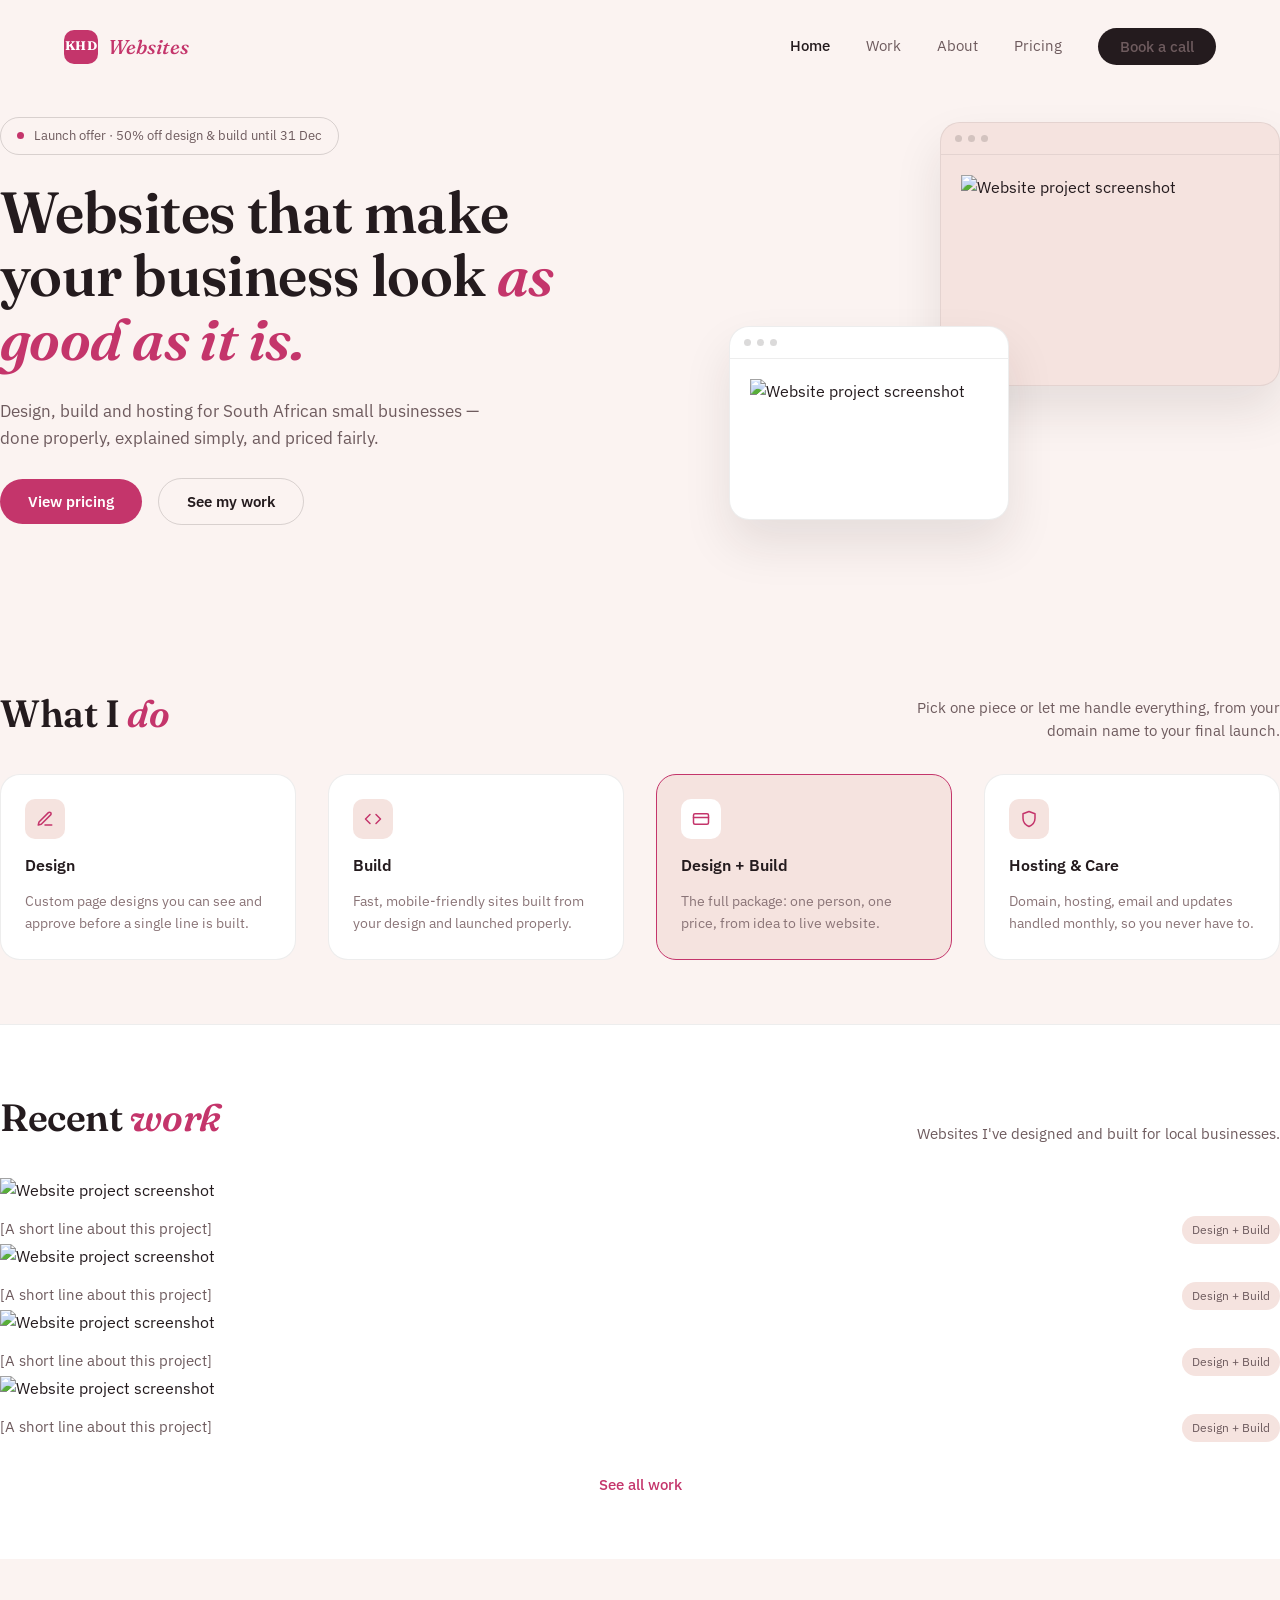
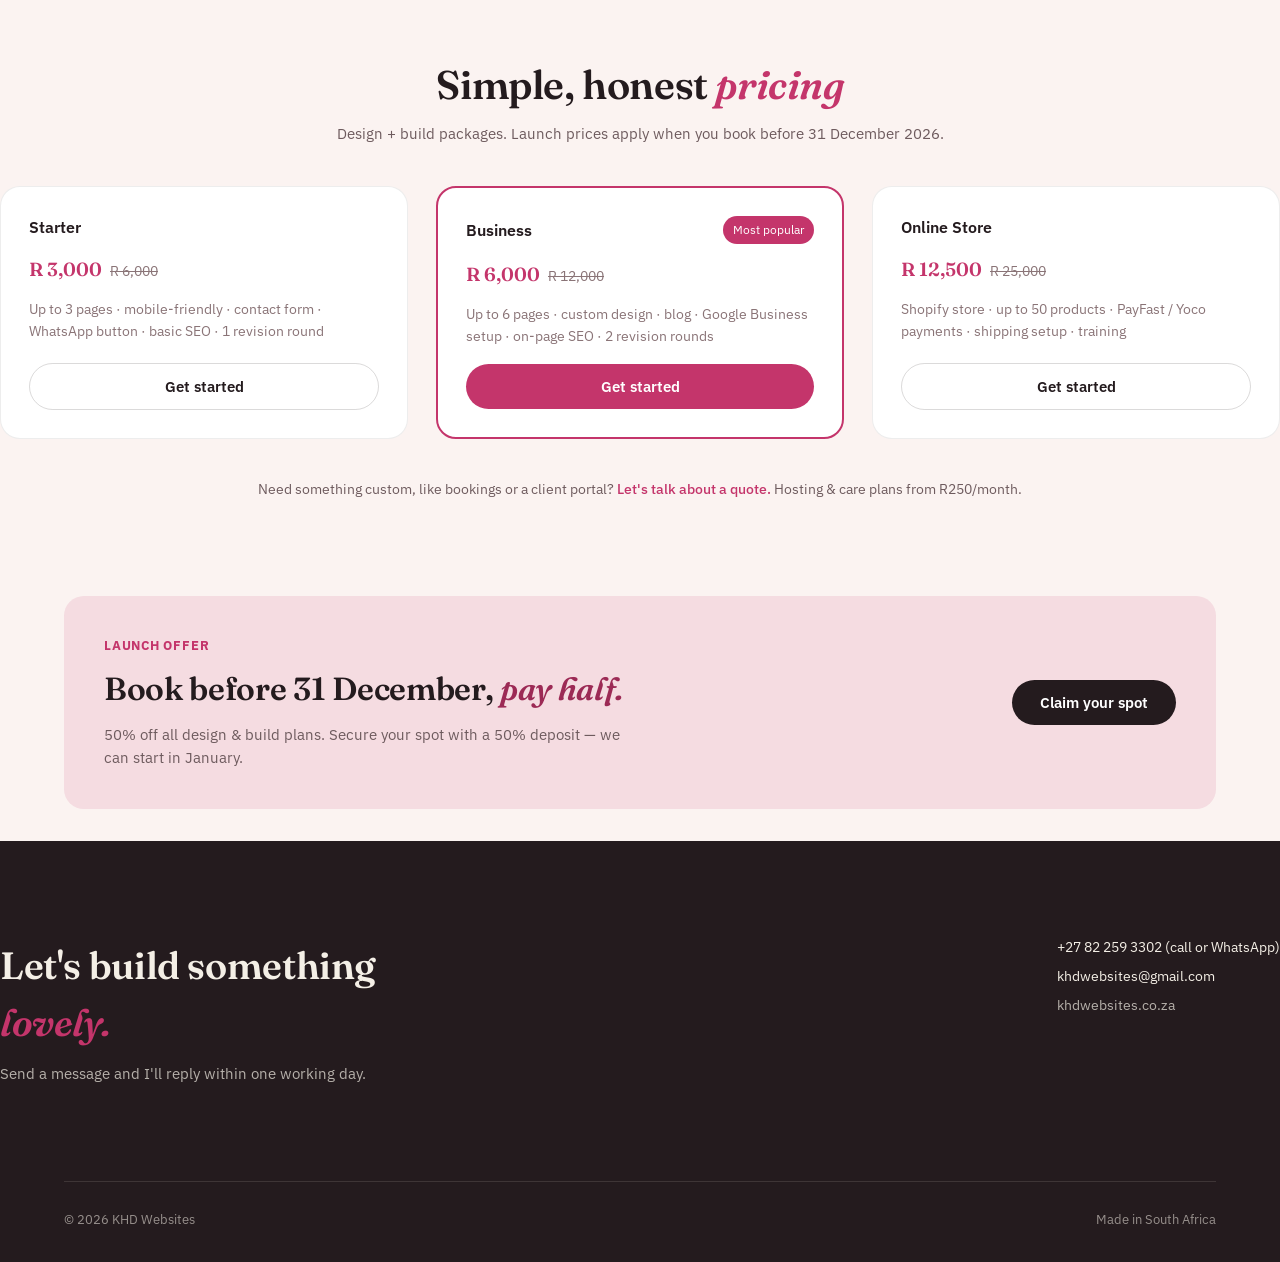
==== index.html @ 9c459c1a "Update index.html" ====
<!doctype html>
<html lang="en">
<head>
<meta charset="utf-8">
<meta name="viewport" content="width=device-width, initial-scale=1">
<title>KHD Websites — Web design & development</title>
<meta name="description" content="KHD Websites, built by Kea Dilebo — fast, accessible websites for founders and small teams, from first sketch to launch.">
<link rel="canonical" href="https://www.khdwebsites.co.za/">
<link rel="preconnect" href="https://fonts.googleapis.com">
<link rel="stylesheet" href="https://fonts.googleapis.com/css2?family=Fraunces:opsz,wght@9..144,400;9..144,500;9..144,600;9..144,700&family=IBM+Plex+Sans:wght@400;500;600&display=swap">
<link rel="stylesheet" href="styles.css">
</head>
<body>

<header class="container">
  <nav class="nav">
    <a href="index.html" class="nav-logo"><span class="logo-badge">KHD</span><span class="brand-sub">Websites</span></a>
    <div class="nav-links">
      <a href="index.html" aria-current="page">Home</a>
      <a href="work.html">Work</a>
      <a href="about.html">About</a>
      <a href="pricing.html">Pricing</a>
      <a href="contact.html" class="btn btn-dark btn-sm">Book a call</a>
    </div>
  </nav>
</header>

<main>

  <!-- HERO -->
  <section class="container section-tight split" style="padding-top: 24px; padding-bottom: 96px;">
    <div class="stack" style="gap: 26px;">
      <div style="display: inline-flex; align-items: center; gap: 10px; align-self: flex-start; padding: 8px 16px; border-radius: 100px; border: 1px solid var(--border-strong);">
        <span style="width: 7px; height: 7px; border-radius: 50%; background: var(--accent); display: inline-block;"></span>
        <span style="font-size: 13px; color: var(--muted);">Launch offer · 50% off design &amp; build until 31 Dec</span>
      </div>
      <h1 style="font-size: clamp(34px, 5.5vw, 58px); line-height: 1.1; max-width: 560px;">Websites that make your business look <span style="color: var(--accent); font-style: italic;">as good as it is.</span></h1>
      <p style="font-size: 17px; line-height: 1.6; color: var(--muted); max-width: 480px;">Design, build and hosting for South African small businesses — done properly, explained simply, and priced fairly.</p>
      <div style="display: flex; align-items: center; gap: 16px; flex-wrap: wrap;">
        <a href="pricing.html" class="btn btn-primary">View pricing</a>
        <a href="work.html" class="btn btn-secondary">See my work</a>
      </div>
    </div>

    <div class="hero-mock">
      <div class="browser-card is-accent" style="max-width: 340px; margin-left: auto;">
        <div class="browser-bar">
          <span class="browser-dot"></span><span class="browser-dot"></span><span class="browser-dot"></span>
        </div>
        <div style="padding: 20px;">
          <img class="project-img" style="height: 190px;" src="https://vafzjdqepmuunwqhzunz.supabase.co/storage/v1/object/public/branding/Website%20example%201.jpg" alt="Website project screenshot">
        </div>
      </div>
      <div class="browser-card mock-secondary" style="max-width: 280px;">
        <div class="browser-bar">
          <span class="browser-dot"></span><span class="browser-dot"></span><span class="browser-dot"></span>
        </div>
        <div style="padding: 20px;">
          <img class="project-img" style="height: 120px;" src="https://vafzjdqepmuunwqhzunz.supabase.co/storage/v1/object/public/branding/Website%20example%202.jpg" alt="Website project screenshot">
        </div>
      </div>
    </div>
  </section>

  <!-- WHAT I DO -->
  <section class="container section-tight">
    <div style="display: flex; align-items: flex-end; justify-content: space-between; gap: 32px; flex-wrap: wrap; margin-bottom: 32px;">
      <h2 style="font-size: clamp(28px, 4vw, 38px);">What I <span style="color: var(--accent); font-style: italic;">do</span></h2>
      <p style="font-size: 15px; color: var(--muted); max-width: 380px; text-align: right;">Pick one piece or let me handle everything, from your domain name to your final launch.</p>
    </div>
    <div class="grid-4">
      <div class="card stack" style="gap: 14px; padding: 24px;">
        <div class="icon-circle">
          <svg width="18" height="18" viewBox="0 0 24 24" fill="none" stroke="currentColor" stroke-width="2" stroke-linecap="round" stroke-linejoin="round"><path d="M12 20h9"></path><path d="M16.5 3.5a2.121 2.121 0 0 1 3 3L7 19l-4 1 1-4Z"></path></svg>
        </div>
        <p style="font-weight: 600; font-size: 16px;">Design</p>
        <p style="font-size: 14px; line-height: 1.55; color: var(--muted-2);">Custom page designs you can see and approve before a single line is built.</p>
      </div>
      <div class="card stack" style="gap: 14px; padding: 24px;">
        <div class="icon-circle">
          <svg width="18" height="18" viewBox="0 0 24 24" fill="none" stroke="currentColor" stroke-width="2" stroke-linecap="round" stroke-linejoin="round"><polyline points="16 18 22 12 16 6"></polyline><polyline points="8 6 2 12 8 18"></polyline></svg>
        </div>
        <p style="font-weight: 600; font-size: 16px;">Build</p>
        <p style="font-size: 14px; line-height: 1.55; color: var(--muted-2);">Fast, mobile-friendly sites built from your design and launched properly.</p>
      </div>
      <div class="card stack" style="gap: 14px; padding: 24px; background: var(--card-alt); border-color: var(--accent);">
        <div class="icon-circle" style="background: #FFFFFF;">
          <svg width="18" height="18" viewBox="0 0 24 24" fill="none" stroke="currentColor" stroke-width="2" stroke-linecap="round" stroke-linejoin="round"><rect x="2" y="5" width="20" height="14" rx="2"></rect><line x1="2" y1="10" x2="22" y2="10"></line></svg>
        </div>
        <p style="font-weight: 600; font-size: 16px;">Design + Build</p>
        <p style="font-size: 14px; line-height: 1.55; color: var(--muted-2);">The full package: one person, one price, from idea to live website.</p>
      </div>
      <div class="card stack" style="gap: 14px; padding: 24px;">
        <div class="icon-circle">
          <svg width="18" height="18" viewBox="0 0 24 24" fill="none" stroke="currentColor" stroke-width="2" stroke-linecap="round" stroke-linejoin="round"><path d="M12 2 4 5v6c0 5 3.5 9 8 11 4.5-2 8-6 8-11V5z"></path></svg>
        </div>
        <p style="font-weight: 600; font-size: 16px;">Hosting &amp; Care</p>
        <p style="font-size: 14px; line-height: 1.55; color: var(--muted-2);">Domain, hosting, email and updates handled monthly, so you never have to.</p>
      </div>
    </div>
  </section>

  <!-- RECENT WORK -->
  <section id="work" class="footer">
    <div class="container section-tight stack" style="gap: 32px;">
      <div style="display: flex; align-items: flex-end; justify-content: space-between; flex-wrap: wrap; gap: 16px;">
        <h2 style="font-size: clamp(28px, 4vw, 38px);">Recent <span style="color: var(--accent); font-style: italic;">work</span></h2>
        <p style="font-size: 15px; color: var(--muted);">Websites I've designed and built for local businesses.</p>
      </div>

      <div class="grid-2">
        <article class="stack" style="gap: 14px;">
          <img class="project-img" src="https://vafzjdqepmuunwqhzunz.supabase.co/storage/v1/object/public/branding/Website%20example%201.jpg" alt="Website project screenshot">
          <div style="display: flex; justify-content: space-between; align-items: baseline; gap: 12px;">
            <p style="font-size: 14.5px; color: var(--muted); max-width: 380px;">[A short line about this project]</p>
            <span class="tag">Design + Build</span>
          </div>
        </article>
        <article class="stack" style="gap: 14px;">
          <img class="project-img" src="https://vafzjdqepmuunwqhzunz.supabase.co/storage/v1/object/public/branding/Website%20example%202.jpg" alt="Website project screenshot">
          <div style="display: flex; justify-content: space-between; align-items: baseline; gap: 12px;">
            <p style="font-size: 14.5px; color: var(--muted); max-width: 380px;">[A short line about this project]</p>
            <span class="tag">Design + Build</span>
          </div>
        </article>
        <article class="stack" style="gap: 14px;">
          <img class="project-img" src="https://vafzjdqepmuunwqhzunz.supabase.co/storage/v1/object/public/branding/Website%20example.jpg" alt="Website project screenshot">
          <div style="display: flex; justify-content: space-between; align-items: baseline; gap: 12px;">
            <p style="font-size: 14.5px; color: var(--muted); max-width: 380px;">[A short line about this project]</p>
            <span class="tag">Design + Build</span>
          </div>
        </article>
        <article class="stack" style="gap: 14px;">
          <img class="project-img" src="https://vafzjdqepmuunwqhzunz.supabase.co/storage/v1/object/public/branding/Website%20example%203.jpg" alt="Website project screenshot">
          <div style="display: flex; justify-content: space-between; align-items: baseline; gap: 12px;">
            <p style="font-size: 14.5px; color: var(--muted); max-width: 380px;">[A short line about this project]</p>
            <span class="tag">Design + Build</span>
          </div>
        </article>
      </div>

      <a href="work.html" style="align-self: center; font-size: 14.5px; font-weight: 500; color: var(--accent);">See all work</a>
    </div>
  </section>

  <!-- PRICING PREVIEW -->
  <section class="container section stack" style="gap: 40px; align-items: center; text-align: center;">
    <div class="stack" style="gap: 8px; align-items: center;">
      <h2 style="font-size: clamp(28px, 4.5vw, 40px);">Simple, honest <span style="color: var(--accent); font-style: italic;">pricing</span></h2>
      <p style="font-size: 15px; color: var(--muted);">Design + build packages. Launch prices apply when you book before 31 December 2026.</p>
    </div>

    <div class="grid-3" style="width: 100%; align-items: stretch; text-align: left;">
      <div class="card stack" style="gap: 16px; padding: 28px;">
        <p style="font-weight: 600; font-size: 16px;">Starter</p>
        <p><span class="now" data-zar="3000">R 3,000</span> <span class="was" data-zar="6000" style="margin-left: 4px;">R 6,000</span></p>
        <p style="font-size: 13.5px; line-height: 1.6; color: var(--muted-2);">Up to 3 pages · mobile-friendly · contact form · WhatsApp button · basic SEO · 1 revision round</p>
        <a href="contact.html" class="btn btn-secondary" style="margin-top: auto;">Get started</a>
      </div>
      <div class="card stack" style="gap: 16px; padding: 28px; border: 2px solid var(--accent);">
        <div style="display: flex; align-items: center; justify-content: space-between;">
          <p style="font-weight: 600; font-size: 16px;">Business</p>
          <span class="tag" style="background: var(--accent); color: #FFFFFF;">Most popular</span>
        </div>
        <p><span class="now" data-zar="6000">R 6,000</span> <span class="was" data-zar="12000" style="margin-left: 4px;">R 12,000</span></p>
        <p style="font-size: 13.5px; line-height: 1.6; color: var(--muted-2);">Up to 6 pages · custom design · blog · Google Business setup · on-page SEO · 2 revision rounds</p>
        <a href="contact.html" class="btn btn-primary" style="margin-top: auto;">Get started</a>
      </div>
      <div class="card stack" style="gap: 16px; padding: 28px;">
        <p style="font-weight: 600; font-size: 16px;">Online Store</p>
        <p><span class="now" data-zar="12500">R 12,500</span> <span class="was" data-zar="25000" style="margin-left: 4px;">R 25,000</span></p>
        <p style="font-size: 13.5px; line-height: 1.6; color: var(--muted-2);">Shopify store · up to 50 products · PayFast / Yoco payments · shipping setup · training</p>
        <a href="contact.html" class="btn btn-secondary" style="margin-top: auto;">Get started</a>
      </div>
    </div>

    <p style="font-size: 14px; color: var(--muted);">Need something custom, like bookings or a client portal? <a href="contact.html" style="color: var(--accent); font-weight: 500;">Let's talk about a quote.</a> Hosting &amp; care plans from R250/month.</p>
  </section>

  <!-- LAUNCH BANNER -->
  <section class="container" style="padding-top: 0; padding-bottom: 32px;">
    <div style="background: rgba(196, 53, 105, 0.12); border-radius: var(--radius-lg); padding: 40px; display: flex; align-items: center; justify-content: space-between; gap: 32px; flex-wrap: wrap;">
      <div class="stack" style="gap: 10px; max-width: 520px;">
        <span style="font-size: 13px; font-weight: 700; letter-spacing: 0.06em; text-transform: uppercase; color: var(--accent);">Launch offer</span>
        <h2 style="font-size: clamp(24px, 3.5vw, 32px);">Book before 31 December, <span style="color: var(--accent-dark); font-style: italic;">pay half.</span></h2>
        <p style="font-size: 14.5px; line-height: 1.6; color: var(--muted);">50% off all design &amp; build plans. Secure your spot with a 50% deposit — we can start in January.</p>
      </div>
      <a href="contact.html" class="btn btn-dark">Claim your spot</a>
    </div>
  </section>

</main>

<footer style="background: var(--ink); color: #F4EFE6;">
  <div class="container section" style="display: flex; justify-content: space-between; gap: 48px; flex-wrap: wrap;">
    <div class="stack" style="gap: 12px; max-width: 420px;">
      <h2 style="font-size: clamp(26px, 4vw, 38px);">Let's build something <span style="color: var(--accent); font-style: italic;">lovely.</span></h2>
      <p style="font-size: 14.5px; color: rgba(244,239,230,0.7);">Send a message and I'll reply within one working day.</p>
    </div>
    <div class="stack" style="gap: 8px; font-size: 14px;">
      <a href="tel:+27822593302">+27 82 259 3302 (call or WhatsApp)</a>
      <a href="mailto:khdwebsites@gmail.com">khdwebsites@gmail.com</a>
      <a href="contact.html" style="color: rgba(244,239,230,0.7);">khdwebsites.co.za</a>
    </div>
  </div>
  <div class="container" style="padding-top: 0; padding-bottom: 32px;">
    <div style="display: flex; justify-content: space-between; align-items: center; padding-top: 28px; border-top: 1px solid rgba(244,239,230,0.12); flex-wrap: wrap; gap: 12px;">
      <p style="font-size: 13px; color: rgba(244,239,230,0.55);">© 2026 KHD Websites</p>
      <p style="font-size: 13px; color: rgba(244,239,230,0.55);">Made in South Africa</p>
    </div>
  </div>
</footer>

</body>
</html>
---- styles.css ----
/* KHD Websites — shared stylesheet */

:root {
  --bg: #FBF3F1;
  --ink: #241B1E;
  --muted: #6E5B5E;
  --muted-2: #8A7477;
  --accent: #C4356B;
  --accent-dark: #9C2A55;
  --card: #FFFFFF;
  --card-alt: #F5E3DF;
  --border: rgba(36, 27, 30, 0.08);
  --border-strong: rgba(36, 27, 30, 0.16);
  --radius-lg: 20px;
  --radius-md: 12px;
  --radius-pill: 100px;
  --max: 1312px;
}

* { box-sizing: border-box; }

html { scroll-behavior: smooth; }

body {
  margin: 0;
  background: var(--bg);
  color: var(--ink);
  font-family: 'IBM Plex Sans', system-ui, -apple-system, sans-serif;
  font-size: 16px;
  line-height: 1.5;
}

h1, h2, h3 {
  font-family: 'Fraunces', Georgia, serif;
  font-weight: 600;
  letter-spacing: -0.01em;
  margin: 0;
}

p { margin: 0; }

a {
  color: inherit;
  text-decoration: none;
}

img { max-width: 100%; display: block; }

::selection { background: var(--accent); color: #FFFFFF; }

:focus-visible {
  outline: 2px solid var(--accent);
  outline-offset: 3px;
}

.container {
  max-width: var(--max);
  margin: 0 auto;
  padding: 0 64px;
}

.section {
  padding: 96px 0;
}

.section-tight {
  padding: 64px 0;
}

/* ---------- Nav ---------- */

.nav {
  display: flex;
  align-items: center;
  justify-content: space-between;
  padding: 28px 0;
}

.nav-logo {
  display: flex;
  align-items: center;
  gap: 10px;
  font-family: 'Fraunces', serif;
  font-weight: 600;
  font-size: 20px;
}

.logo-badge {
  display: inline-flex;
  align-items: center;
  justify-content: center;
  flex-shrink: 0;
  width: 34px;
  height: 34px;
  border-radius: 10px;
  background: var(--accent);
  color: #FFFFFF;
  font-family: 'Fraunces', serif;
  font-weight: 700;
  font-size: 12.5px;
  letter-spacing: 0.02em;
}

.brand-and {
  color: var(--accent);
  font-style: italic;
}

.brand-sub {
  color: var(--accent);
  font-style: italic;
  font-weight: 500;
}

.nav-links {
  display: flex;
  align-items: center;
  gap: 36px;
  flex-wrap: wrap;
}

.nav-links a {
  font-size: 15px;
  color: var(--muted);
}

.nav-links a[aria-current="page"] {
  color: var(--ink);
  font-weight: 500;
}

.nav-links a:hover { color: var(--ink); }

/* ---------- Buttons ---------- */

.btn {
  display: inline-flex;
  align-items: center;
  justify-content: center;
  gap: 8px;
  padding: 15px 28px;
  border-radius: var(--radius-pill);
  font-size: 15px;
  font-weight: 600;
  font-family: inherit;
  border: none;
  cursor: pointer;
  line-height: 1;
}

.btn-sm {
  padding: 11px 22px;
  font-size: 14px;
  font-weight: 500;
}

.btn-primary {
  background: var(--accent);
  color: #FFFFFF;
}

.btn-primary:hover { background: var(--accent-dark); }

.btn-secondary {
  background: transparent;
  border: 1px solid var(--border-strong);
  color: var(--ink);
}

.btn-secondary:hover { border-color: var(--ink); }

.btn-dark {
  background: var(--ink);
  color: #FFFFFF;
}

.btn-dark:hover { background: #000000; }

/* ---------- Browser mockup / icon circle ---------- */

.browser-card {
  background: #FFFFFF;
  border-radius: var(--radius-lg);
  border: 1px solid var(--border);
  box-shadow: 0 24px 48px rgba(36, 27, 30, 0.1);
  overflow: hidden;
}

.browser-card.is-accent { background: var(--card-alt); }

.browser-bar {
  display: flex;
  gap: 6px;
  padding: 12px 14px;
  border-bottom: 1px solid var(--border);
}

.browser-dot {
  width: 7px;
  height: 7px;
  border-radius: 50%;
  background: var(--border-strong);
}

.icon-circle {
  width: 40px;
  height: 40px;
  border-radius: 10px;
  display: flex;
  align-items: center;
  justify-content: center;
  background: var(--card-alt);
  color: var(--accent);
  flex-shrink: 0;
}

.hero-mock { position: relative; }

.hero-mock .mock-secondary {
  margin-top: -60px;
  position: relative;
  z-index: 2;
}

@media (max-width: 640px) {
  .hero-mock .mock-secondary { margin-top: 16px; }
}

/* ---------- Cards ---------- */

.card {
  background: var(--card);
  border: 1px solid var(--border);
  border-radius: var(--radius-lg);
  padding: 20px;
}

.tag {
  display: inline-flex;
  font-size: 12px;
  padding: 5px 10px;
  border-radius: var(--radius-pill);
  background: var(--card-alt);
  color: var(--muted);
}

.placeholder-box {
  background: var(--card-alt);
  border: 1px dashed var(--border-strong);
  border-radius: var(--radius-md);
  display: flex;
  align-items: center;
  justify-content: center;
  color: var(--muted-2);
  font-size: 13px;
}

/* ---------- Footer ---------- */

.footer {
  background: #FFFFFF;
  border-top: 1px solid var(--border);
}

.footer-bottom {
  display: flex;
  align-items: center;
  justify-content: space-between;
  padding-top: 40px;
  border-top: 1px solid var(--border);
  flex-wrap: wrap;
  gap: 16px;
}

.footer-bottom .copyright {
  font-size: 13.5px;
  color: var(--muted-2);
}

.footer-social {
  display: flex;
  gap: 28px;
}

.footer-social a {
  font-size: 13.5px;
  color: var(--muted);
}

.footer-social a:hover { color: var(--ink); }

/* ---------- Utility ---------- */

.eyebrow {
  font-size: 13px;
  letter-spacing: 0.02em;
  color: var(--accent);
  font-weight: 500;
}

.muted { color: var(--muted); }
.muted-2 { color: var(--muted-2); }

.grid-3 {
  display: grid;
  grid-template-columns: repeat(3, minmax(0, 1fr));
  gap: 28px;
}

.grid-4 {
  display: grid;
  grid-template-columns: repeat(4, minmax(0, 1fr));
  gap: 32px;
}

.stack {
  display: flex;
  flex-direction: column;
}

/* Two-column layouts (text + image, text + form). Collapses on tablet/phone. */
.split {
  display: grid;
  grid-template-columns: 1.1fr 0.9fr;
  gap: 56px;
  align-items: center;
}

.split-reverse {
  display: grid;
  grid-template-columns: 0.9fr 1.1fr;
  gap: 64px;
  align-items: start;
}

.select-input {
  font-family: inherit;
  font-size: 15px;
  padding: 12px 16px;
  border-radius: 10px;
  border: 1px solid var(--border-strong);
  background: #FFFFFF;
  color: var(--ink);
  max-width: 100%;
}

/* ---------- Price menu ---------- */

.banner {
  display: flex;
  align-items: center;
  gap: 16px;
  background: var(--card-alt);
  border-radius: var(--radius-md);
  padding: 16px 20px;
  flex-wrap: wrap;
}

.banner-badge {
  flex-shrink: 0;
  background: var(--accent);
  color: #FFFFFF;
  font-size: 13px;
  font-weight: 700;
  padding: 6px 14px;
  border-radius: var(--radius-pill);
}

.price-table {
  width: 100%;
  border-collapse: collapse;
}

.price-table th {
  text-align: left;
  font-size: 12px;
  letter-spacing: 0.06em;
  text-transform: uppercase;
  color: var(--muted-2);
  font-weight: 500;
  padding-bottom: 14px;
  border-bottom: 1px solid var(--border-strong);
}

.price-table th.num, .price-table td.num {
  text-align: right;
}

.price-table td {
  padding: 20px 0;
  border-bottom: 1px solid var(--border);
  vertical-align: top;
}

.price-table tr:last-child td { border-bottom: none; }

.pkg-name {
  font-family: 'Fraunces', serif;
  font-weight: 600;
  font-size: 17px;
}

.pkg-badge {
  color: var(--accent);
  font-size: 14px;
  margin-left: 4px;
}

.was {
  text-decoration: line-through;
  color: var(--muted-2);
  font-size: 14px;
  margin-right: 10px;
  white-space: nowrap;
}

.now {
  font-family: 'Fraunces', serif;
  font-weight: 600;
  font-size: 19px;
  color: var(--accent);
  white-space: nowrap;
}

.mini-row {
  display: flex;
  justify-content: space-between;
  align-items: baseline;
  gap: 16px;
  padding: 14px 0;
  border-bottom: 1px solid var(--border);
}

.mini-row:last-child { border-bottom: none; }

.addon-row {
  display: flex;
  justify-content: space-between;
  align-items: baseline;
  gap: 16px;
  padding: 10px 0;
  border-bottom: 1px solid var(--border);
  font-size: 14.5px;
}

.addon-row:last-child { border-bottom: none; }

/* ---------- Responsive ---------- */
/* Fluid type: headings use clamp() inline, so they scale continuously
   between phone and desktop rather than jumping at a breakpoint. */

@media (max-width: 900px) {
  .container { padding: 0 32px; }
  .section { padding: 72px 0; }
  .grid-3, .grid-4 { grid-template-columns: repeat(2, minmax(0, 1fr)); }
  .split, .split-reverse { grid-template-columns: 1fr; gap: 32px; }
  .split .placeholder-box { max-width: 320px; margin: 0 auto; width: 100%; }
}

@media (max-width: 640px) {
  .container { padding: 0 26px; }
  .section { padding: 56px 0; }
  .section-tight { padding: 44px 0; }
  .grid-3, .grid-4 { grid-template-columns: 1fr; }
  .nav { flex-direction: column; align-items: flex-start; gap: 16px; }
  .nav-links { gap: 16px 22px; width: 100%; }
  h1 { line-height: 1.18 !important; }

  .price-table thead { display: none; }
  .price-table, .price-table tbody, .price-table tr, .price-table td { display: block; width: 100%; }
  .price-table tr { padding: 18px 0; border-bottom: 1px solid var(--border); }
  .price-table td { border-bottom: none; padding: 4px 0; text-align: left; }
  .price-table td[data-label]::before {
    content: attr(data-label);
    display: block;
    font-size: 11px;
    text-transform: uppercase;
    letter-spacing: 0.06em;
    color: var(--muted-2);
    margin-bottom: 4px;
  }

  .mini-row, .addon-row { flex-wrap: wrap; }
}
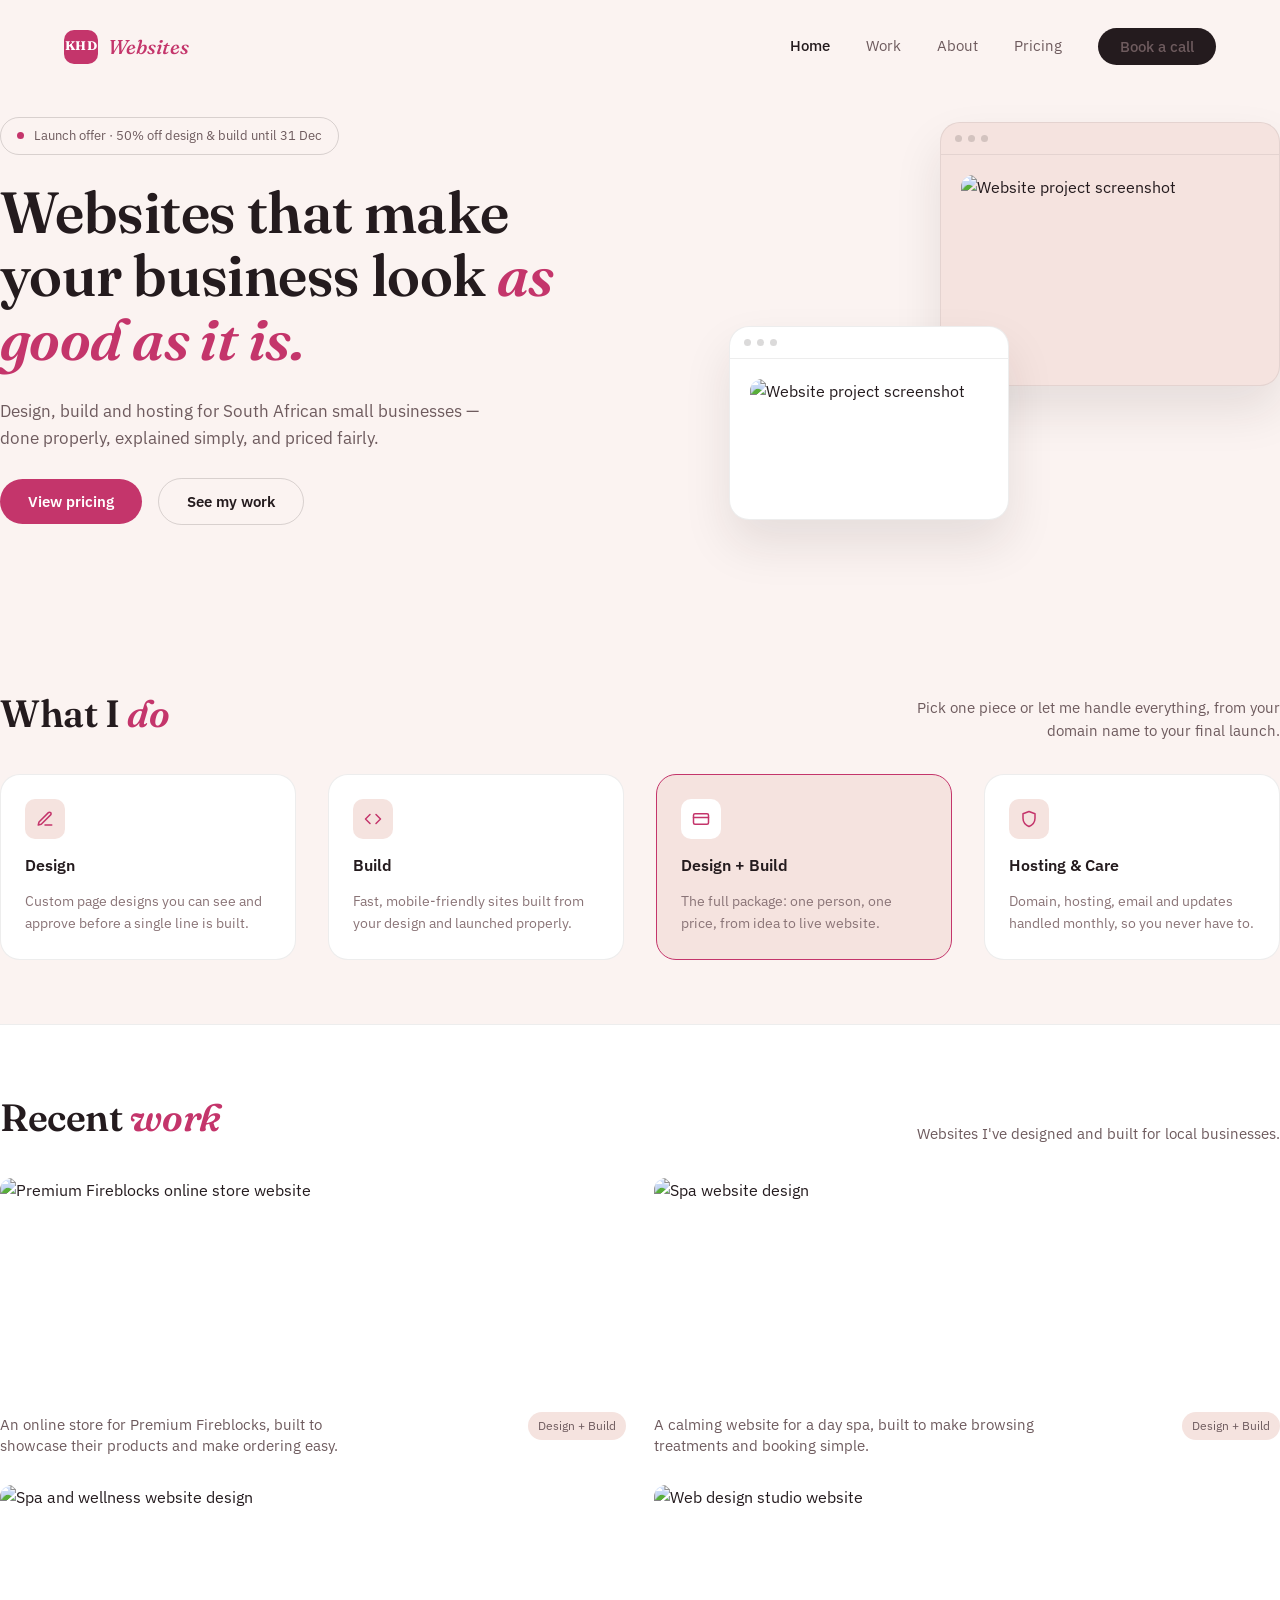
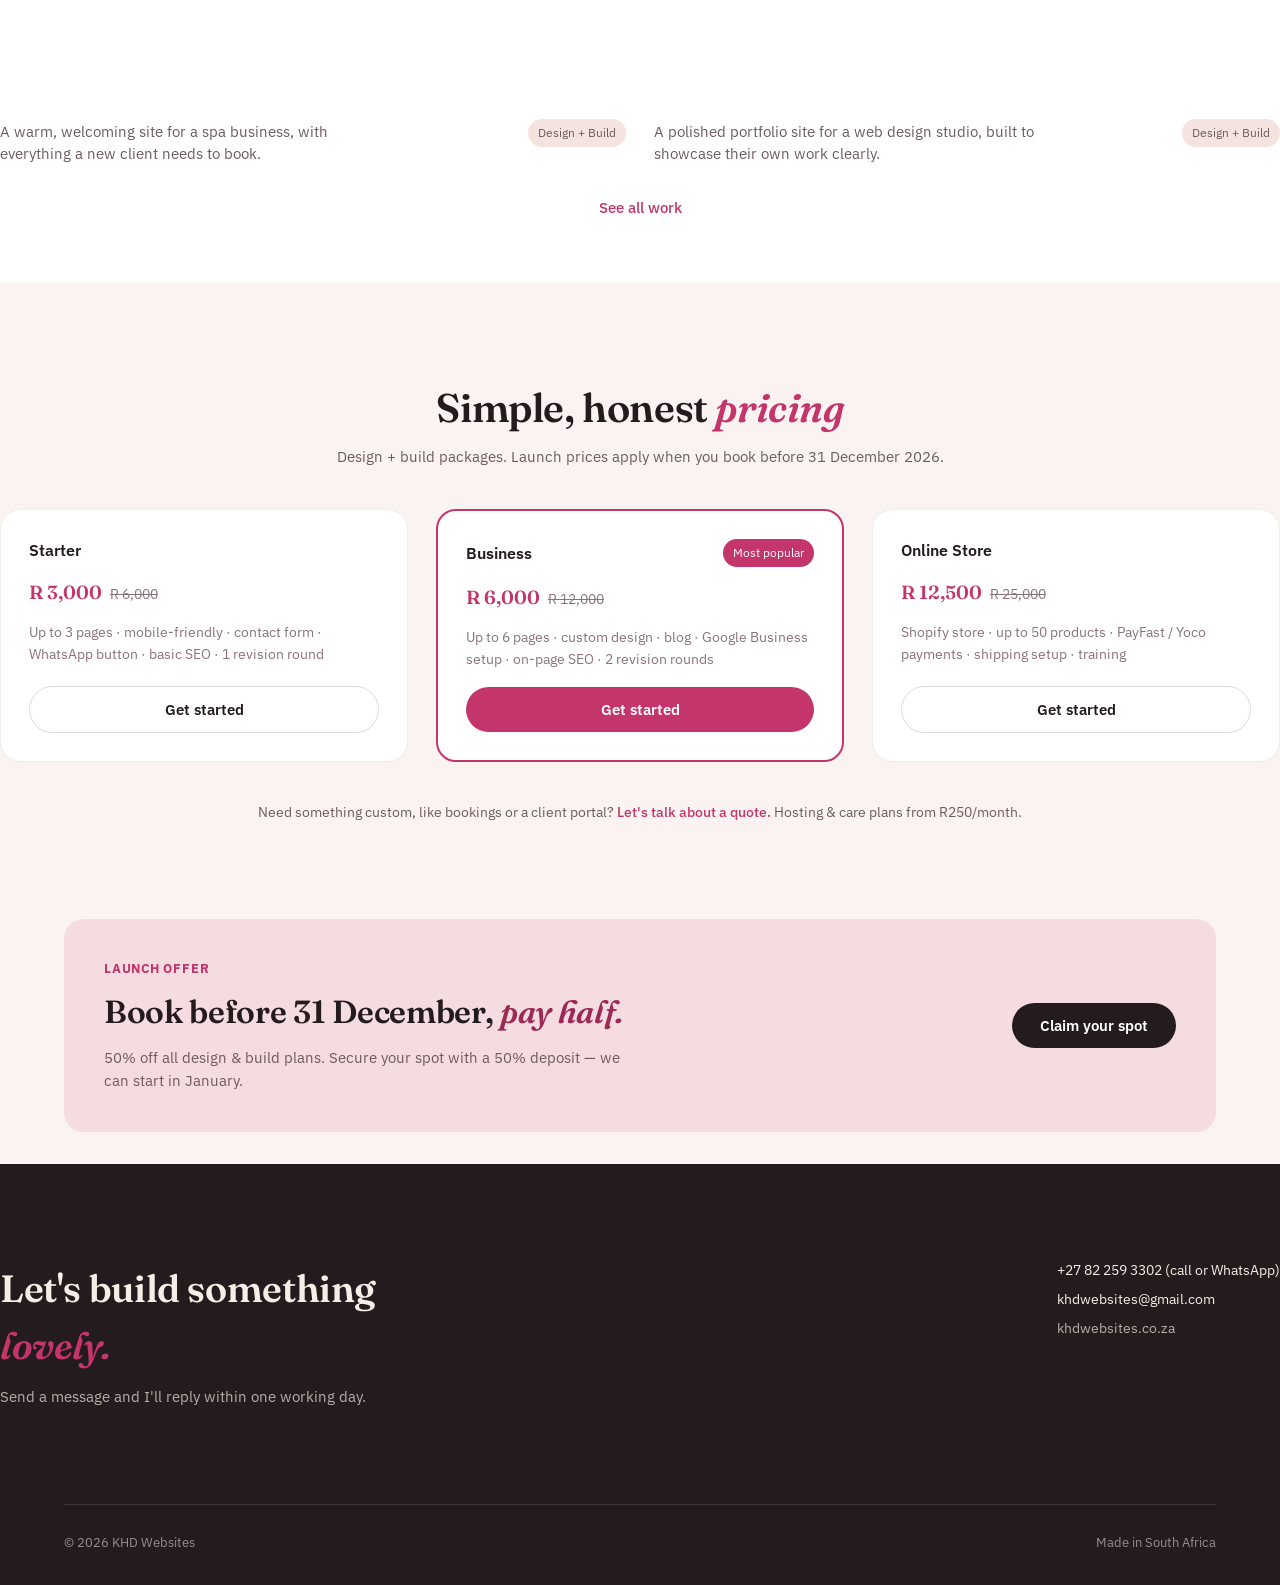
==== commit a2bb525e: "Update index.html" ====
--- a/index.html
+++ b/index.html
@@ -3,12 +3,35 @@
 <head>
 <meta charset="utf-8">
 <meta name="viewport" content="width=device-width, initial-scale=1">
-<title>KHD Websites — Web design & development</title>
-<meta name="description" content="KHD Websites, built by Kea Dilebo — fast, accessible websites for founders and small teams, from first sketch to launch.">
+<title>KHD Websites — Web Designer & Developer in South Africa</title>
+<meta name="description" content="KHD Websites, built by Kea Dilebo — affordable, professionally designed and built websites for small businesses across South Africa. Design, build and hosting, done properly.">
 <link rel="canonical" href="https://www.khdwebsites.co.za/">
+<meta property="og:type" content="website">
+<meta property="og:site_name" content="KHD Websites">
+<meta property="og:title" content="KHD Websites — Web Designer & Developer in South Africa">
+<meta property="og:description" content="Affordable, professionally designed and built websites for small businesses across South Africa. Design, build and hosting, done properly.">
+<meta property="og:url" content="https://www.khdwebsites.co.za/">
+<meta property="og:image" content="https://vafzjdqepmuunwqhzunz.supabase.co/storage/v1/object/public/branding/Website%20example%201.jpg">
+<meta name="twitter:card" content="summary_large_image">
+<meta name="twitter:title" content="KHD Websites — Web Designer & Developer in South Africa">
+<meta name="twitter:description" content="Affordable, professionally designed and built websites for small businesses across South Africa.">
+<meta name="twitter:image" content="https://vafzjdqepmuunwqhzunz.supabase.co/storage/v1/object/public/branding/Website%20example%201.jpg">
 <link rel="preconnect" href="https://fonts.googleapis.com">
 <link rel="stylesheet" href="https://fonts.googleapis.com/css2?family=Fraunces:opsz,wght@9..144,400;9..144,500;9..144,600;9..144,700&family=IBM+Plex+Sans:wght@400;500;600&display=swap">
 <link rel="stylesheet" href="styles.css">
+<script type="application/ld+json">
+{
+  "@context": "https://schema.org",
+  "@type": "ProfessionalService",
+  "name": "KHD Websites",
+  "url": "https://www.khdwebsites.co.za/",
+  "email": "khdwebsites@gmail.com",
+  "telephone": "+27822593302",
+  "areaServed": "South Africa",
+  "description": "Web design and development studio building affordable, professional websites for small businesses across South Africa.",
+  "priceRange": "R3000 - R25000"
+}
+</script>
 </head>
 <body>
 
@@ -110,30 +133,30 @@
 
       <div class="grid-2">
         <article class="stack" style="gap: 14px;">
-          <img class="project-img" src="https://vafzjdqepmuunwqhzunz.supabase.co/storage/v1/object/public/branding/Website%20example%201.jpg" alt="Website project screenshot">
-          <div style="display: flex; justify-content: space-between; align-items: baseline; gap: 12px;">
-            <p style="font-size: 14.5px; color: var(--muted); max-width: 380px;">[A short line about this project]</p>
-            <span class="tag">Design + Build</span>
-          </div>
-        </article>
-        <article class="stack" style="gap: 14px;">
-          <img class="project-img" src="https://vafzjdqepmuunwqhzunz.supabase.co/storage/v1/object/public/branding/Website%20example%202.jpg" alt="Website project screenshot">
-          <div style="display: flex; justify-content: space-between; align-items: baseline; gap: 12px;">
-            <p style="font-size: 14.5px; color: var(--muted); max-width: 380px;">[A short line about this project]</p>
-            <span class="tag">Design + Build</span>
-          </div>
-        </article>
-        <article class="stack" style="gap: 14px;">
-          <img class="project-img" src="https://vafzjdqepmuunwqhzunz.supabase.co/storage/v1/object/public/branding/Website%20example.jpg" alt="Website project screenshot">
-          <div style="display: flex; justify-content: space-between; align-items: baseline; gap: 12px;">
-            <p style="font-size: 14.5px; color: var(--muted); max-width: 380px;">[A short line about this project]</p>
-            <span class="tag">Design + Build</span>
-          </div>
-        </article>
-        <article class="stack" style="gap: 14px;">
-          <img class="project-img" src="https://vafzjdqepmuunwqhzunz.supabase.co/storage/v1/object/public/branding/Website%20example%203.jpg" alt="Website project screenshot">
-          <div style="display: flex; justify-content: space-between; align-items: baseline; gap: 12px;">
-            <p style="font-size: 14.5px; color: var(--muted); max-width: 380px;">[A short line about this project]</p>
+          <img class="project-img" src="https://vafzjdqepmuunwqhzunz.supabase.co/storage/v1/object/public/branding/Website%20example%201.jpg" alt="Premium Fireblocks online store website">
+          <div style="display: flex; justify-content: space-between; align-items: baseline; gap: 12px;">
+            <p style="font-size: 14.5px; color: var(--muted); max-width: 380px;">An online store for Premium Fireblocks, built to showcase their products and make ordering easy.</p>
+            <span class="tag">Design + Build</span>
+          </div>
+        </article>
+        <article class="stack" style="gap: 14px;">
+          <img class="project-img" src="https://vafzjdqepmuunwqhzunz.supabase.co/storage/v1/object/public/branding/Website%20example%202.jpg" alt="Spa website design">
+          <div style="display: flex; justify-content: space-between; align-items: baseline; gap: 12px;">
+            <p style="font-size: 14.5px; color: var(--muted); max-width: 380px;">A calming website for a day spa, built to make browsing treatments and booking simple.</p>
+            <span class="tag">Design + Build</span>
+          </div>
+        </article>
+        <article class="stack" style="gap: 14px;">
+          <img class="project-img" src="https://vafzjdqepmuunwqhzunz.supabase.co/storage/v1/object/public/branding/Website%20example.jpg" alt="Spa and wellness website design">
+          <div style="display: flex; justify-content: space-between; align-items: baseline; gap: 12px;">
+            <p style="font-size: 14.5px; color: var(--muted); max-width: 380px;">A warm, welcoming site for a spa business, with everything a new client needs to book.</p>
+            <span class="tag">Design + Build</span>
+          </div>
+        </article>
+        <article class="stack" style="gap: 14px;">
+          <img class="project-img" src="https://vafzjdqepmuunwqhzunz.supabase.co/storage/v1/object/public/branding/Website%20example%203.jpg" alt="Web design studio website">
+          <div style="display: flex; justify-content: space-between; align-items: baseline; gap: 12px;">
+            <p style="font-size: 14.5px; color: var(--muted); max-width: 380px;">A polished portfolio site for a web design studio, built to showcase their own work clearly.</p>
             <span class="tag">Design + Build</span>
           </div>
         </article>
--- a/styles.css
+++ b/styles.css
@@ -307,6 +307,20 @@
   gap: 28px;
 }
 
+.grid-2 {
+  display: grid;
+  grid-template-columns: repeat(2, minmax(0, 1fr));
+  gap: 28px;
+}
+
+.project-img {
+  width: 100%;
+  height: 220px;
+  object-fit: cover;
+  border-radius: var(--radius-md);
+  display: block;
+}
+
 .grid-4 {
   display: grid;
   grid-template-columns: repeat(4, minmax(0, 1fr));
@@ -461,7 +475,7 @@
   .container { padding: 0 26px; }
   .section { padding: 56px 0; }
   .section-tight { padding: 44px 0; }
-  .grid-3, .grid-4 { grid-template-columns: 1fr; }
+  .grid-3, .grid-4, .grid-2 { grid-template-columns: 1fr; }
   .nav { flex-direction: column; align-items: flex-start; gap: 16px; }
   .nav-links { gap: 16px 22px; width: 100%; }
   h1 { line-height: 1.18 !important; }
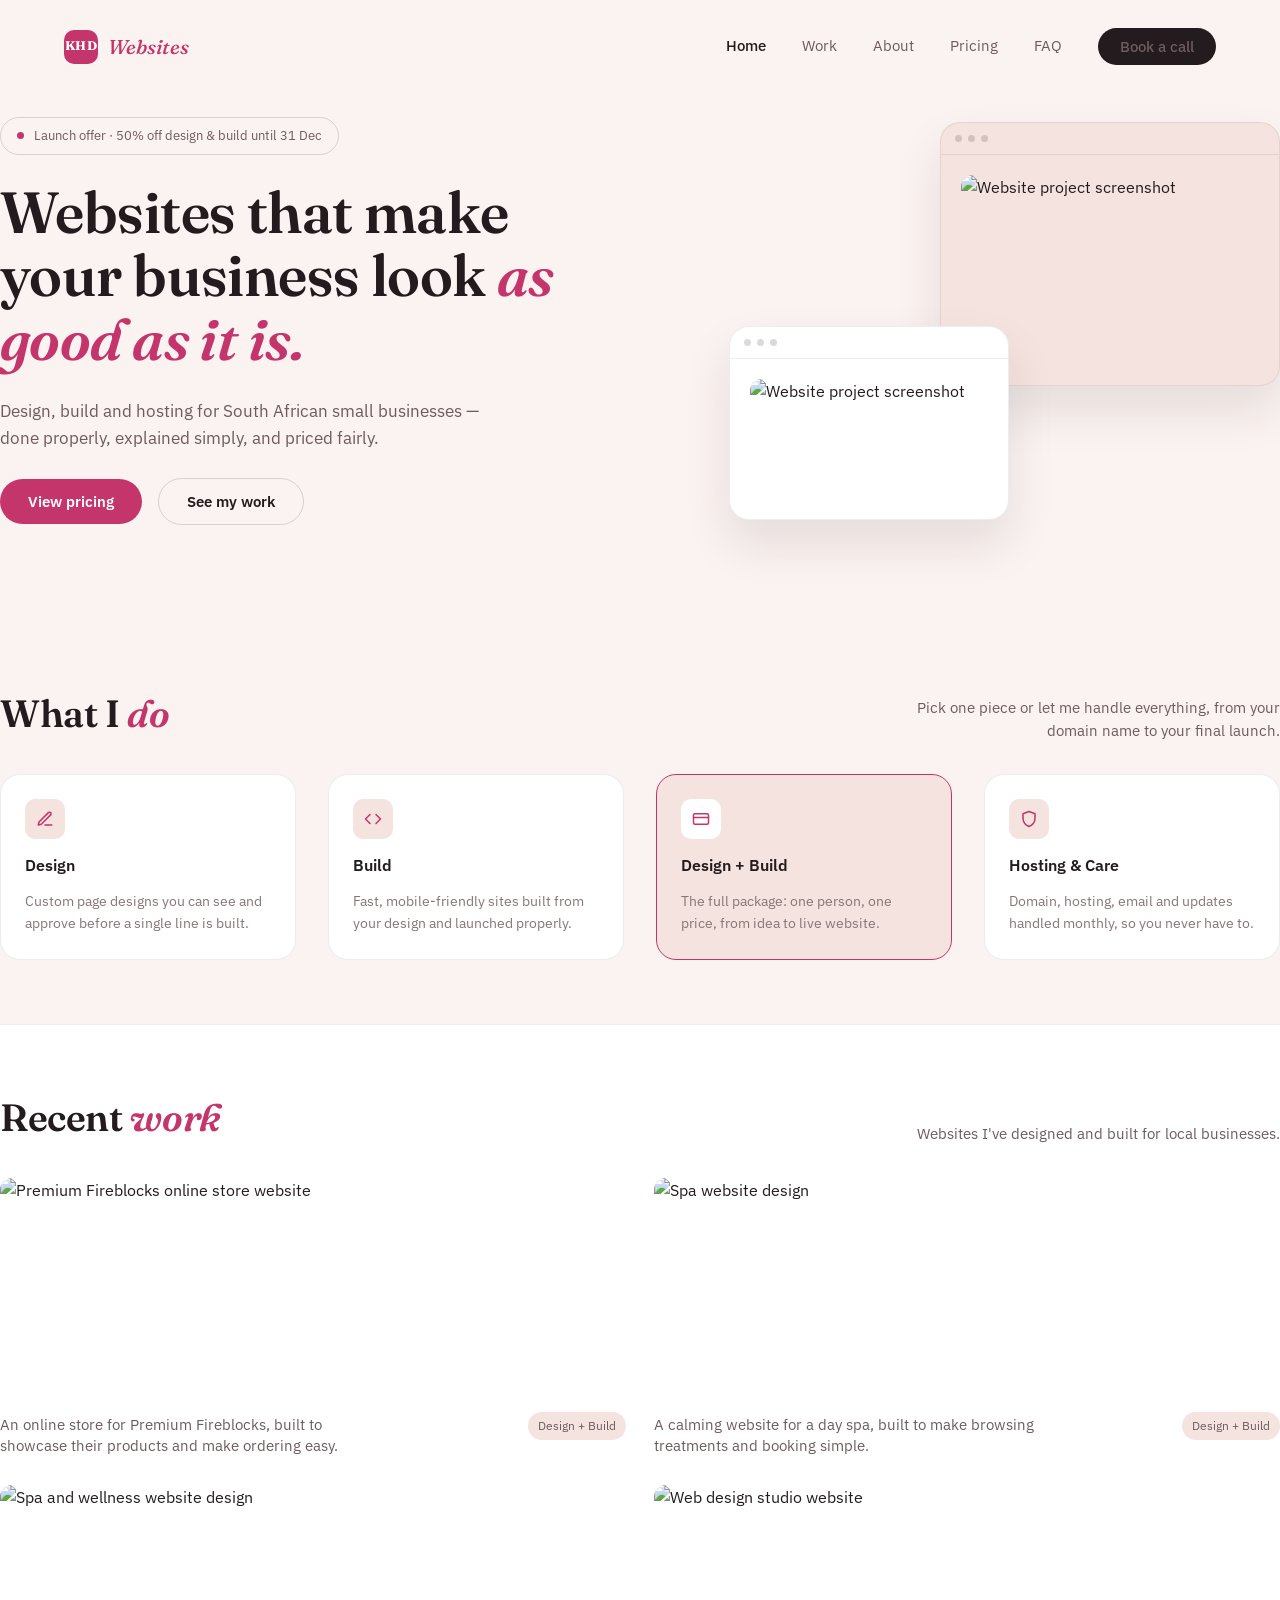
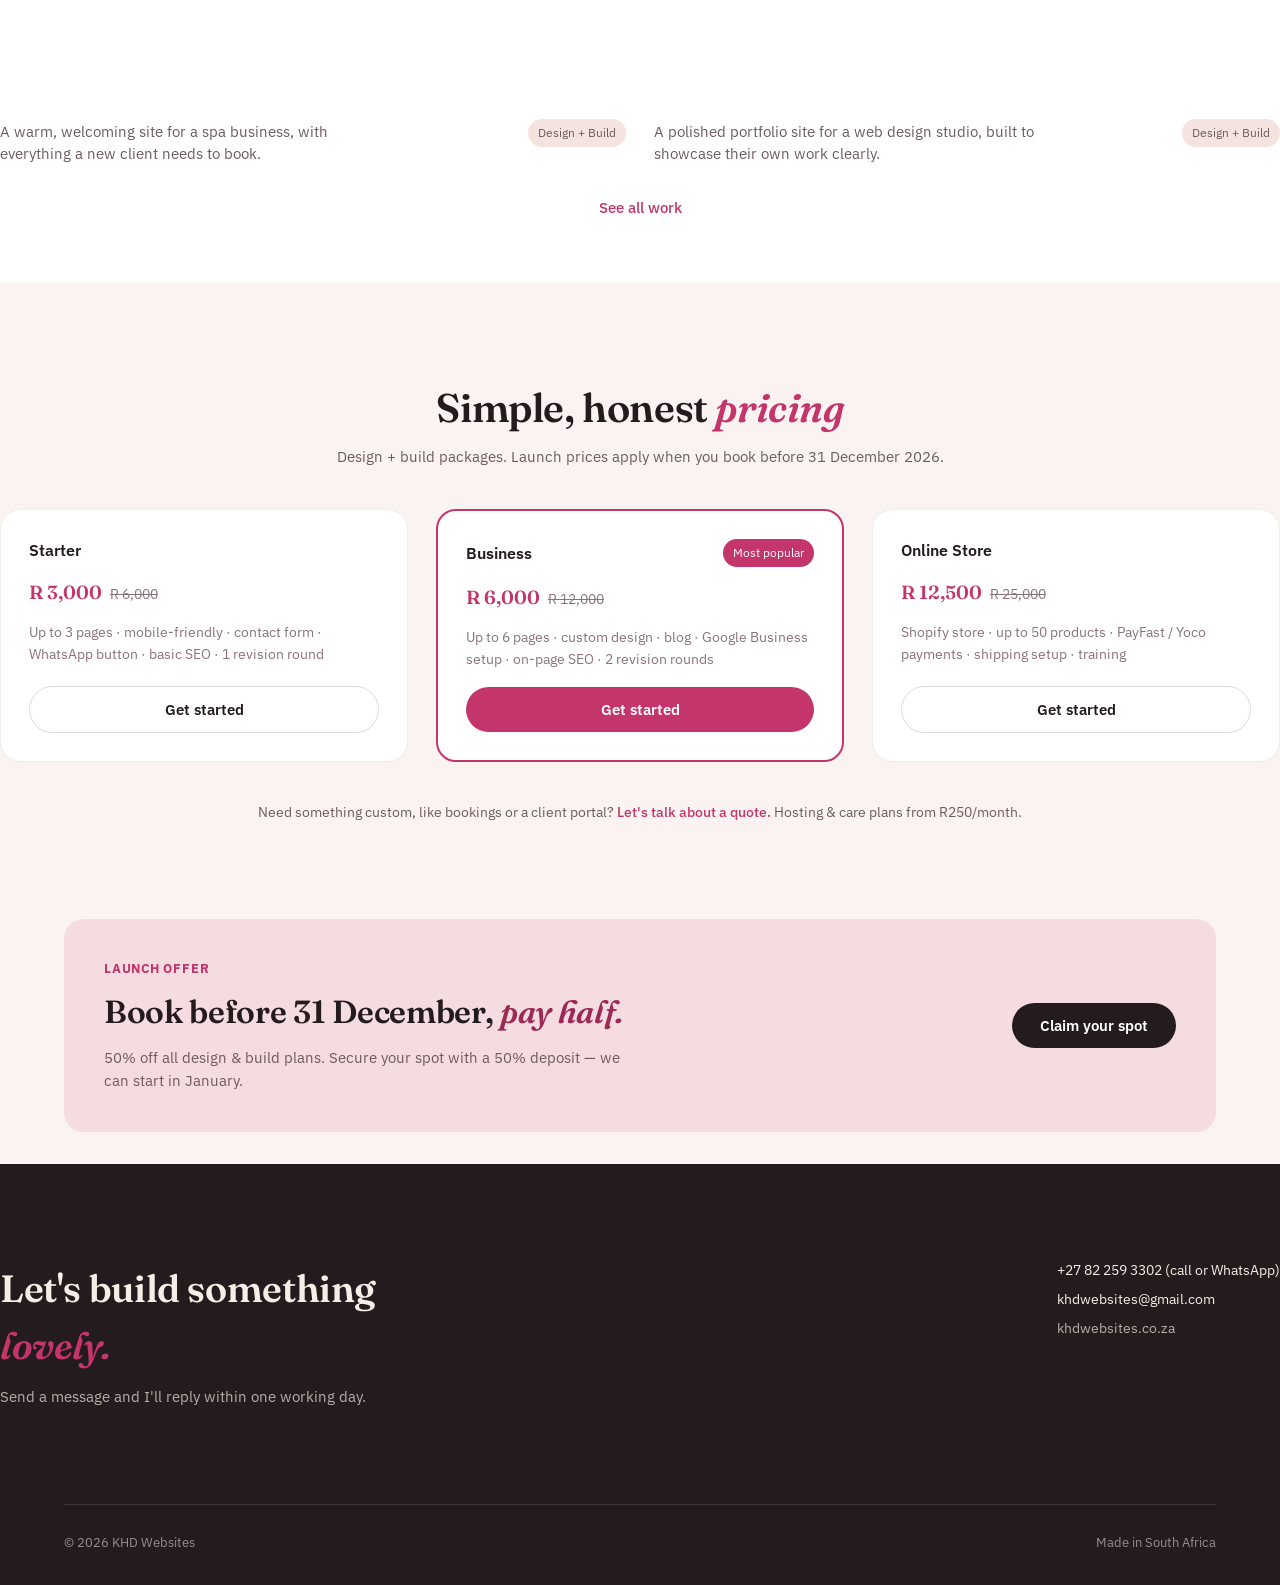
==== commit 6790deb6: "Update index.html" ====
--- a/index.html
+++ b/index.html
@@ -43,6 +43,7 @@
       <a href="work.html">Work</a>
       <a href="about.html">About</a>
       <a href="pricing.html">Pricing</a>
+      <a href="faq.html">FAQ</a>
       <a href="contact.html" class="btn btn-dark btn-sm">Book a call</a>
     </div>
   </nav>
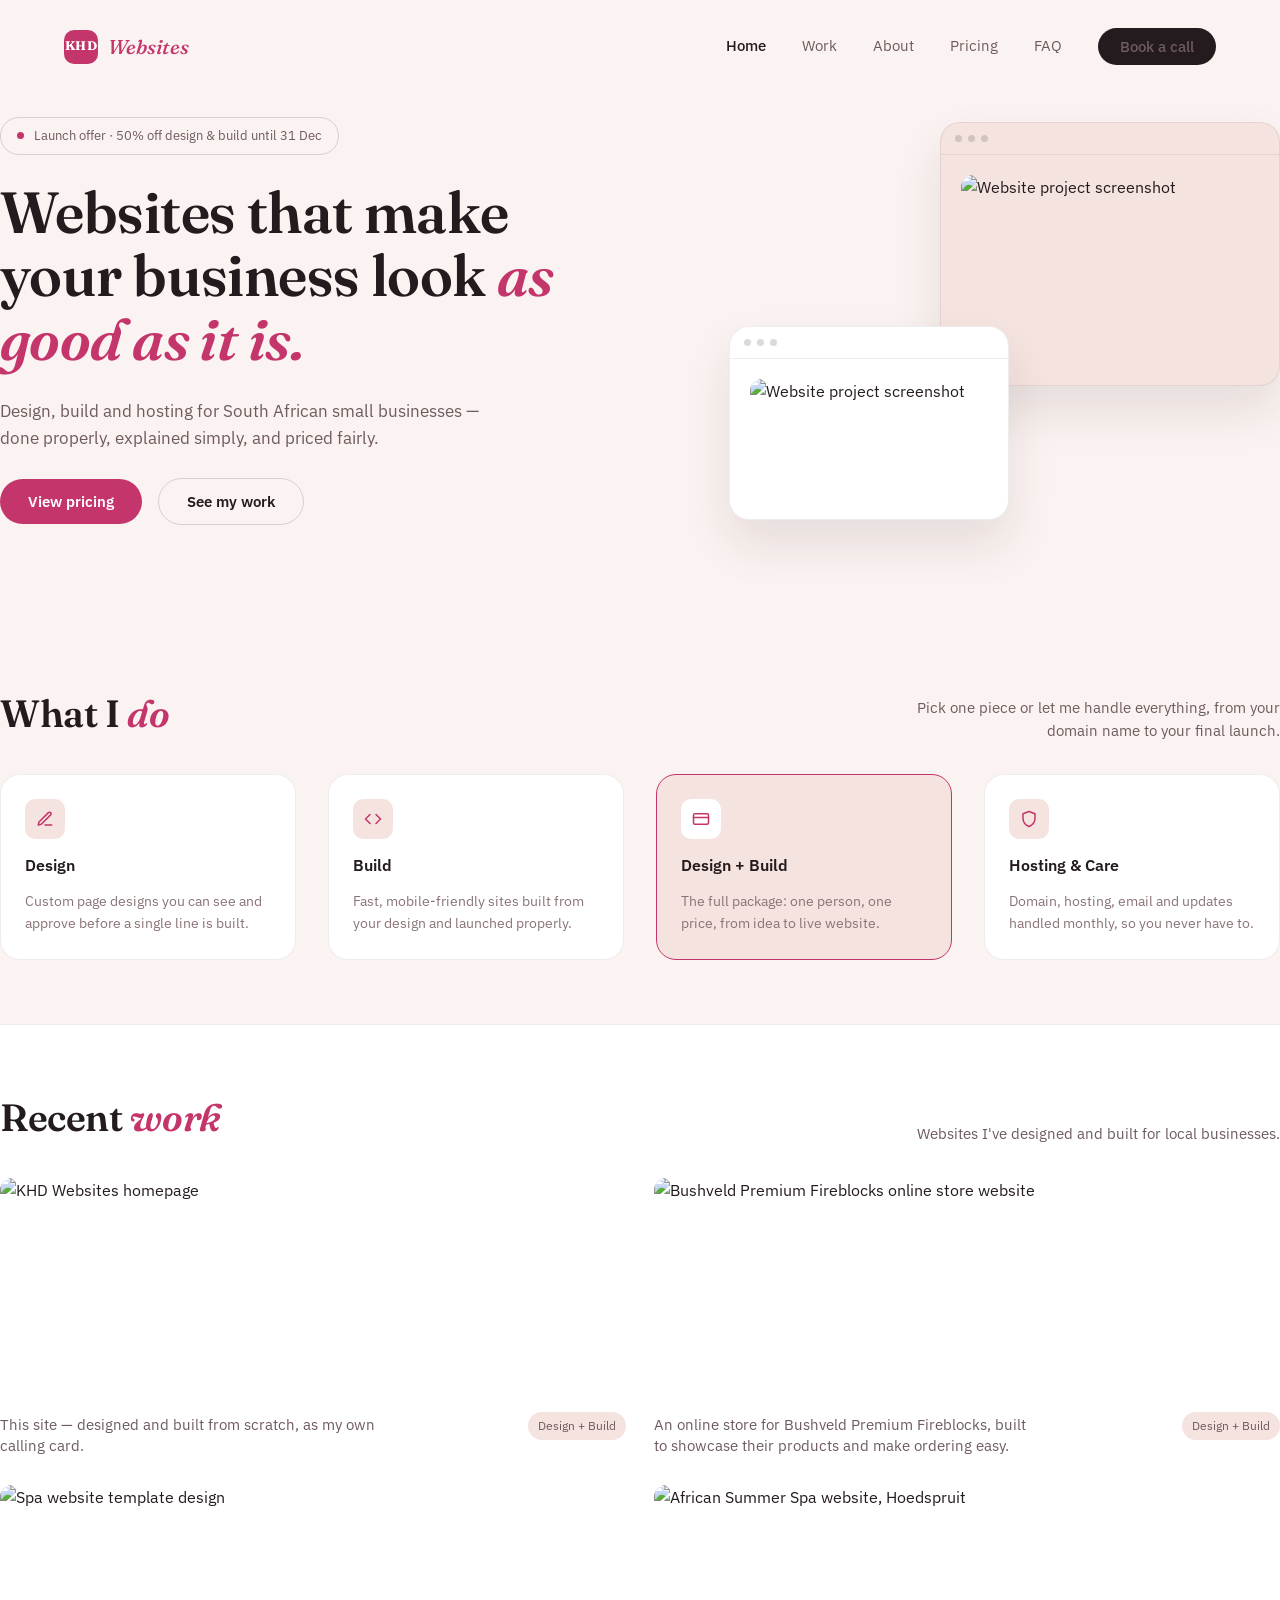
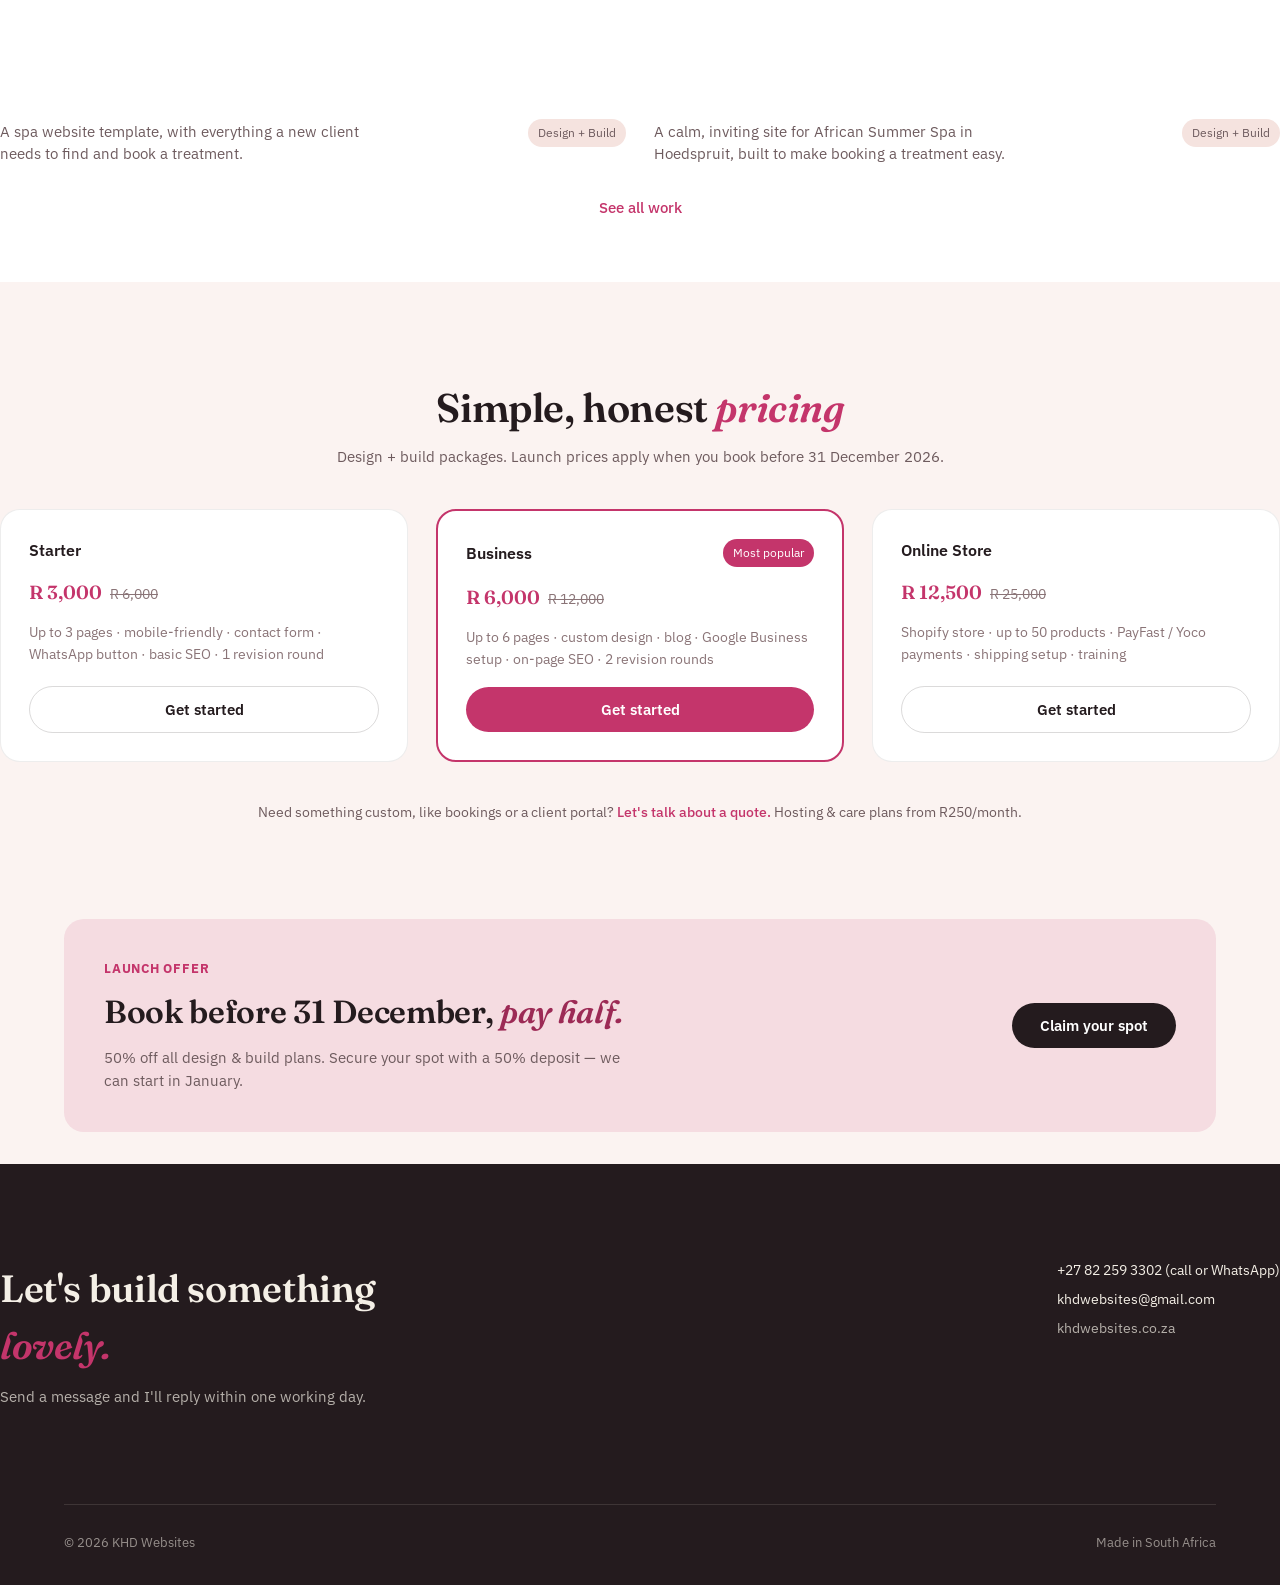
==== commit 5744df92: "Update index.html" ====
--- a/index.html
+++ b/index.html
@@ -4,6 +4,7 @@
 <meta charset="utf-8">
 <meta name="viewport" content="width=device-width, initial-scale=1">
 <title>KHD Websites — Web Designer & Developer in South Africa</title>
+<meta name="google-site-verification" content="Ms4sMhWT5lEkqFmIkexmY2D-GOzi0jJ3nkp94heqUe4" />
 <meta name="description" content="KHD Websites, built by Kea Dilebo — affordable, professionally designed and built websites for small businesses across South Africa. Design, build and hosting, done properly.">
 <link rel="canonical" href="https://www.khdwebsites.co.za/">
 <meta property="og:type" content="website">
@@ -134,30 +135,30 @@
 
       <div class="grid-2">
         <article class="stack" style="gap: 14px;">
-          <img class="project-img" src="https://vafzjdqepmuunwqhzunz.supabase.co/storage/v1/object/public/branding/Website%20example%201.jpg" alt="Premium Fireblocks online store website">
-          <div style="display: flex; justify-content: space-between; align-items: baseline; gap: 12px;">
-            <p style="font-size: 14.5px; color: var(--muted); max-width: 380px;">An online store for Premium Fireblocks, built to showcase their products and make ordering easy.</p>
-            <span class="tag">Design + Build</span>
-          </div>
-        </article>
-        <article class="stack" style="gap: 14px;">
-          <img class="project-img" src="https://vafzjdqepmuunwqhzunz.supabase.co/storage/v1/object/public/branding/Website%20example%202.jpg" alt="Spa website design">
-          <div style="display: flex; justify-content: space-between; align-items: baseline; gap: 12px;">
-            <p style="font-size: 14.5px; color: var(--muted); max-width: 380px;">A calming website for a day spa, built to make browsing treatments and booking simple.</p>
-            <span class="tag">Design + Build</span>
-          </div>
-        </article>
-        <article class="stack" style="gap: 14px;">
-          <img class="project-img" src="https://vafzjdqepmuunwqhzunz.supabase.co/storage/v1/object/public/branding/Website%20example.jpg" alt="Spa and wellness website design">
-          <div style="display: flex; justify-content: space-between; align-items: baseline; gap: 12px;">
-            <p style="font-size: 14.5px; color: var(--muted); max-width: 380px;">A warm, welcoming site for a spa business, with everything a new client needs to book.</p>
-            <span class="tag">Design + Build</span>
-          </div>
-        </article>
-        <article class="stack" style="gap: 14px;">
-          <img class="project-img" src="https://vafzjdqepmuunwqhzunz.supabase.co/storage/v1/object/public/branding/Website%20example%203.jpg" alt="Web design studio website">
-          <div style="display: flex; justify-content: space-between; align-items: baseline; gap: 12px;">
-            <p style="font-size: 14.5px; color: var(--muted); max-width: 380px;">A polished portfolio site for a web design studio, built to showcase their own work clearly.</p>
+          <img class="project-img" src="https://vafzjdqepmuunwqhzunz.supabase.co/storage/v1/object/public/branding/Website%20example%201.jpg" alt="KHD Websites homepage">
+          <div style="display: flex; justify-content: space-between; align-items: baseline; gap: 12px;">
+            <p style="font-size: 14.5px; color: var(--muted); max-width: 380px;">This site — designed and built from scratch, as my own calling card.</p>
+            <span class="tag">Design + Build</span>
+          </div>
+        </article>
+        <article class="stack" style="gap: 14px;">
+          <img class="project-img" src="https://vafzjdqepmuunwqhzunz.supabase.co/storage/v1/object/public/branding/Website%20example%202.jpg" alt="Bushveld Premium Fireblocks online store website">
+          <div style="display: flex; justify-content: space-between; align-items: baseline; gap: 12px;">
+            <p style="font-size: 14.5px; color: var(--muted); max-width: 380px;">An online store for Bushveld Premium Fireblocks, built to showcase their products and make ordering easy.</p>
+            <span class="tag">Design + Build</span>
+          </div>
+        </article>
+        <article class="stack" style="gap: 14px;">
+          <img class="project-img" src="https://vafzjdqepmuunwqhzunz.supabase.co/storage/v1/object/public/branding/Website%20example.jpg" alt="Spa website template design">
+          <div style="display: flex; justify-content: space-between; align-items: baseline; gap: 12px;">
+            <p style="font-size: 14.5px; color: var(--muted); max-width: 380px;">A spa website template, with everything a new client needs to find and book a treatment.</p>
+            <span class="tag">Design + Build</span>
+          </div>
+        </article>
+        <article class="stack" style="gap: 14px;">
+          <img class="project-img" src="https://vafzjdqepmuunwqhzunz.supabase.co/storage/v1/object/public/branding/Website%20example%203.jpg" alt="African Summer Spa website, Hoedspruit">
+          <div style="display: flex; justify-content: space-between; align-items: baseline; gap: 12px;">
+            <p style="font-size: 14.5px; color: var(--muted); max-width: 380px;">A calm, inviting site for African Summer Spa in Hoedspruit, built to make booking a treatment easy.</p>
             <span class="tag">Design + Build</span>
           </div>
         </article>
--- a/styles.css
+++ b/styles.css
@@ -459,6 +459,56 @@
 
 .addon-row:last-child { border-bottom: none; }
 
+/* ---------- FAQ accordion ---------- */
+
+.faq-item {
+  border-bottom: 1px solid var(--border);
+  padding: 22px 0;
+}
+
+.faq-item:first-child { padding-top: 0; }
+.faq-item:last-child { border-bottom: none; }
+
+.faq-item summary {
+  display: flex;
+  align-items: center;
+  justify-content: space-between;
+  gap: 16px;
+  cursor: pointer;
+  font-family: 'Fraunces', serif;
+  font-weight: 600;
+  font-size: 17px;
+  list-style: none;
+}
+
+.faq-item summary::-webkit-details-marker { display: none; }
+
+.faq-item summary .faq-icon {
+  flex-shrink: 0;
+  width: 22px;
+  height: 22px;
+  border-radius: 50%;
+  background: var(--card-alt);
+  color: var(--accent);
+  display: flex;
+  align-items: center;
+  justify-content: center;
+  font-size: 15px;
+  line-height: 1;
+}
+
+.faq-item[open] summary .faq-icon { background: var(--accent); color: #FFFFFF; }
+.faq-item[open] summary .faq-icon::before { content: "–"; }
+.faq-item summary .faq-icon::before { content: "+"; }
+
+.faq-item p {
+  margin-top: 14px;
+  font-size: 14.5px;
+  line-height: 1.6;
+  color: var(--muted);
+  max-width: 640px;
+}
+
 /* ---------- Responsive ---------- */
 /* Fluid type: headings use clamp() inline, so they scale continuously
    between phone and desktop rather than jumping at a breakpoint. */
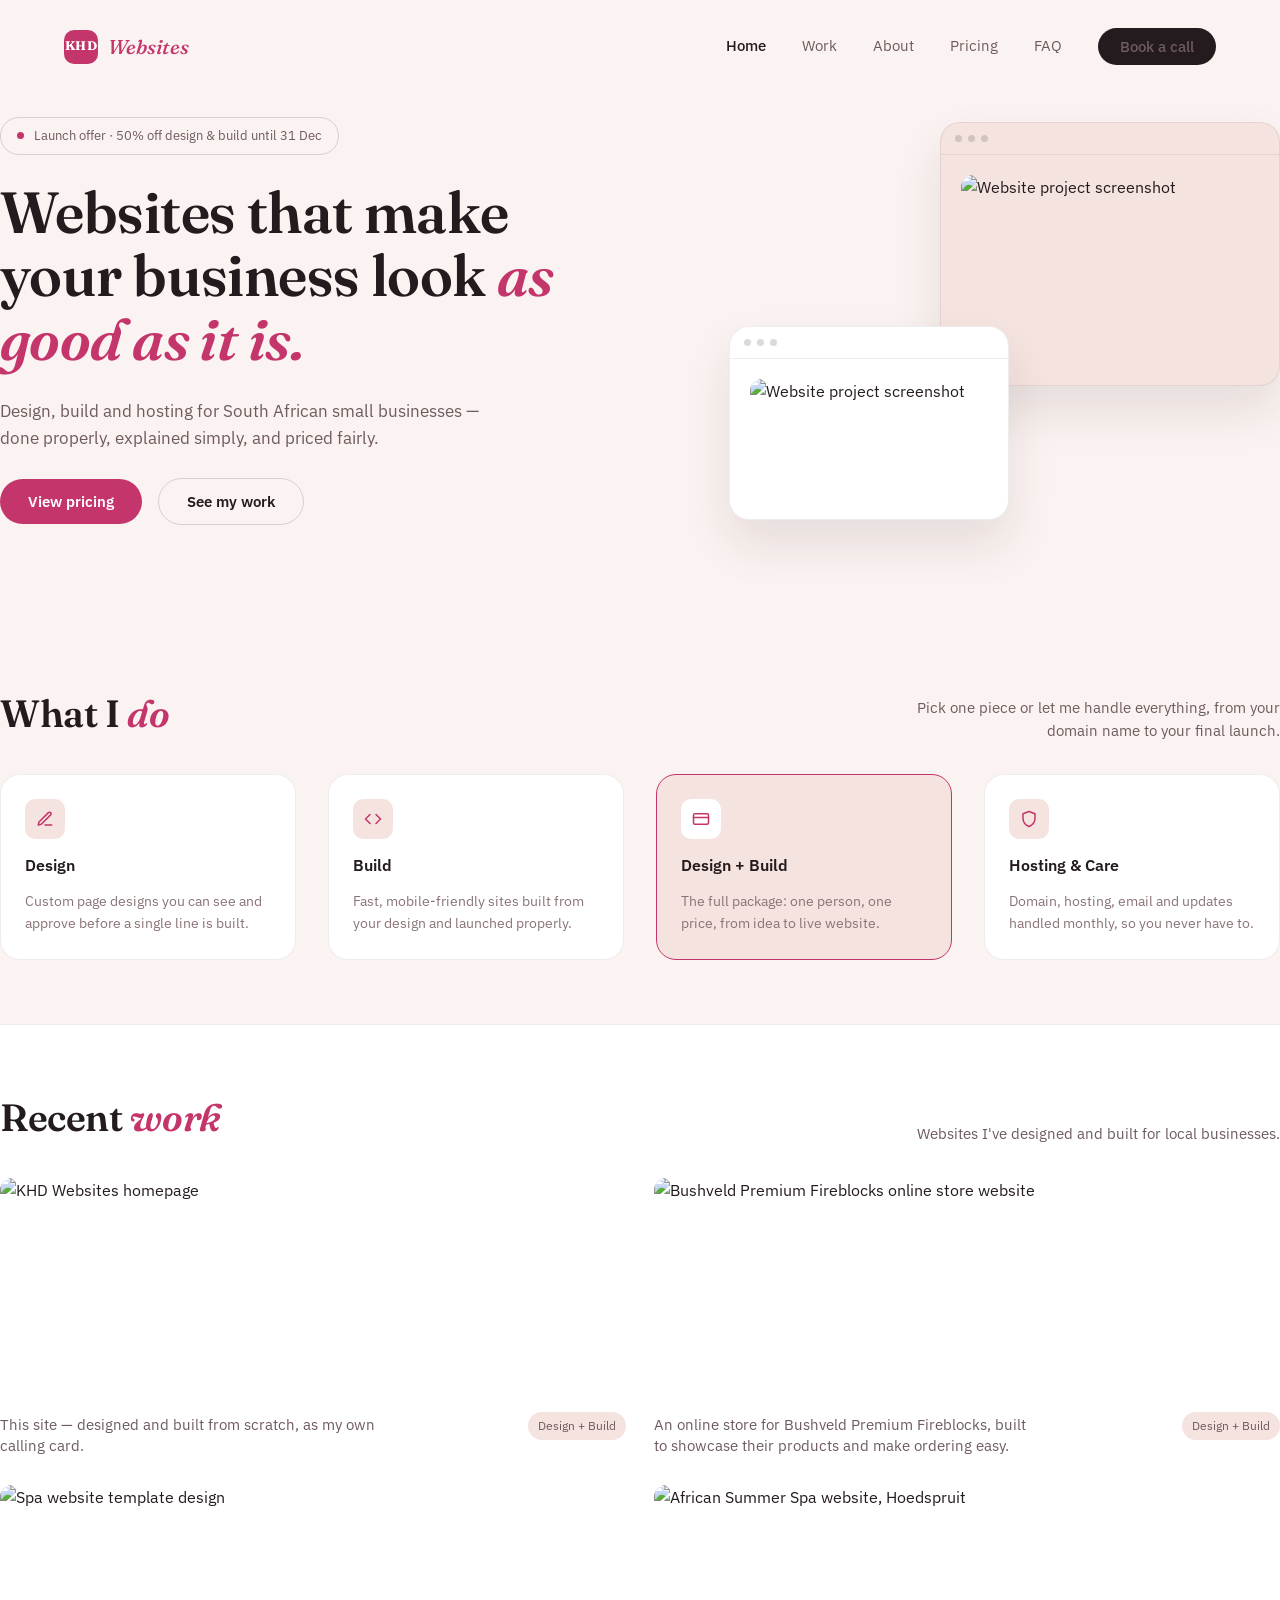
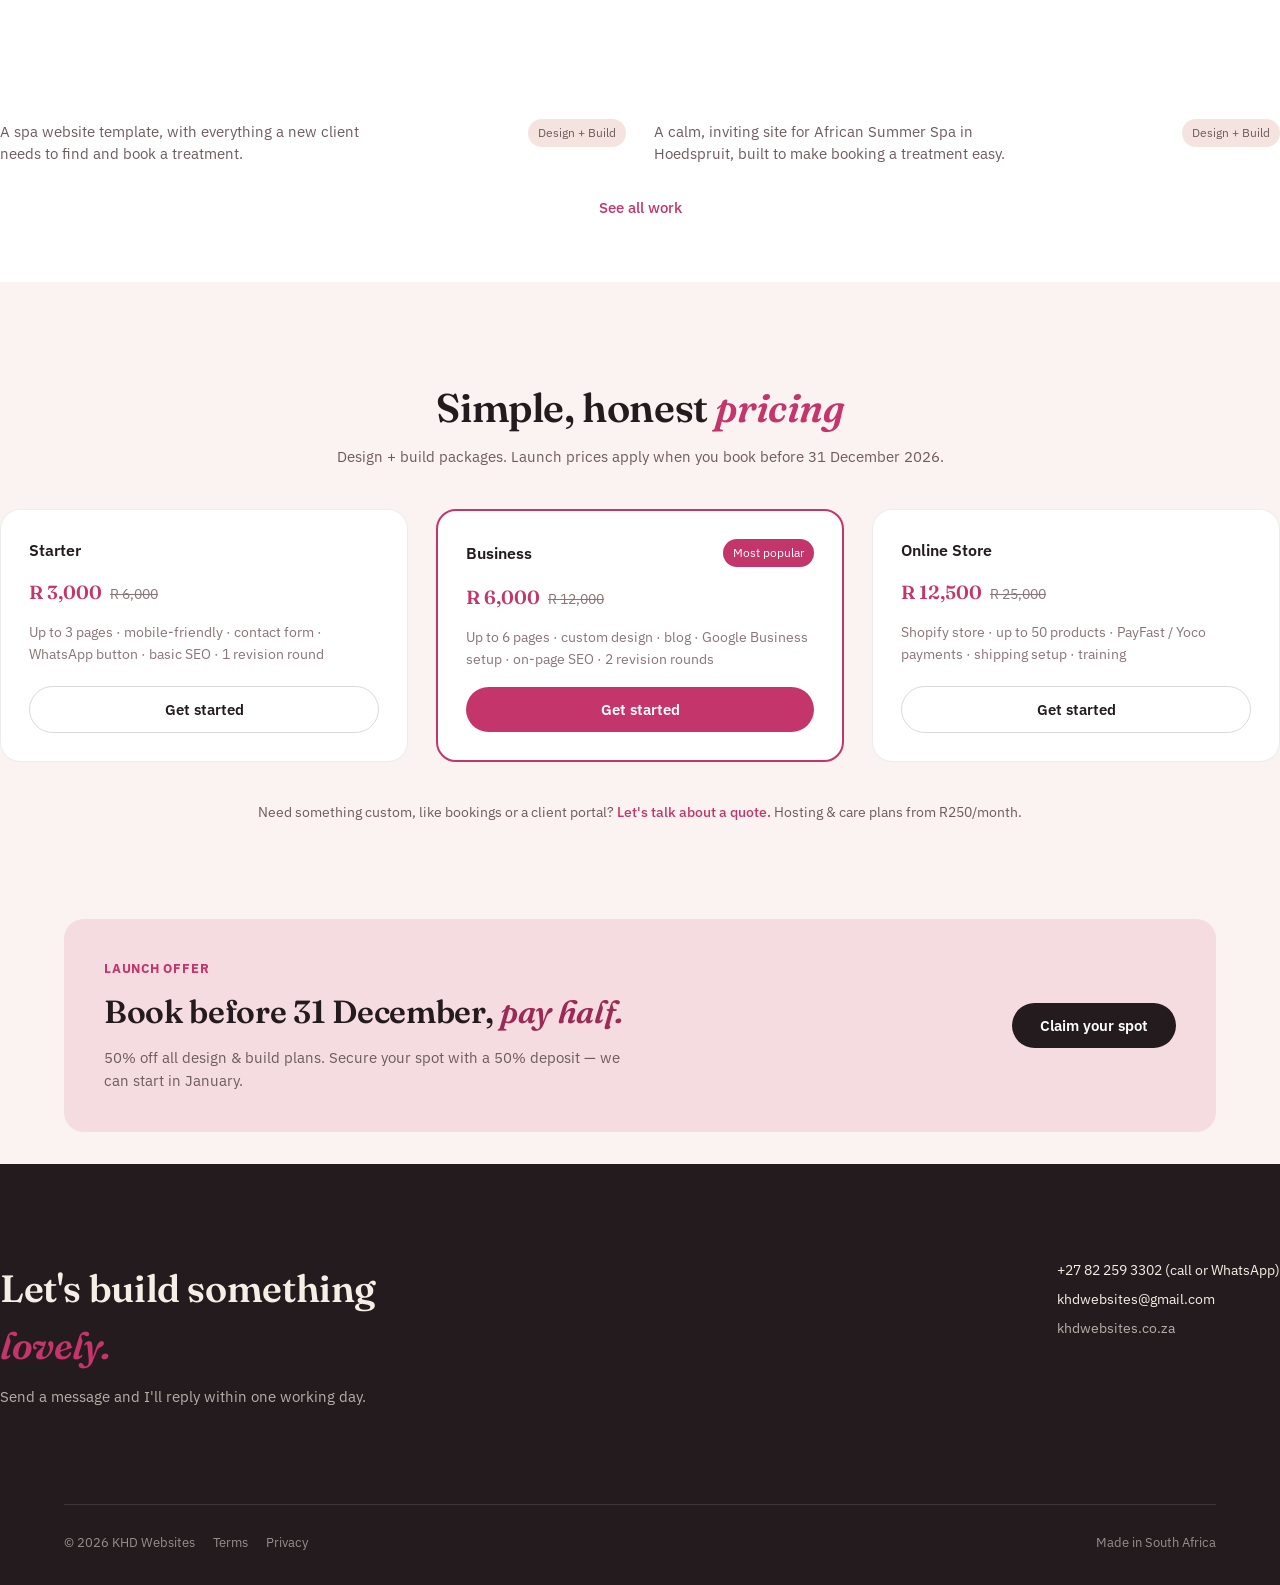
==== commit 80a6f387: "Update index.html" ====
--- a/index.html
+++ b/index.html
@@ -230,7 +230,11 @@
   </div>
   <div class="container" style="padding-top: 0; padding-bottom: 32px;">
     <div style="display: flex; justify-content: space-between; align-items: center; padding-top: 28px; border-top: 1px solid rgba(244,239,230,0.12); flex-wrap: wrap; gap: 12px;">
-      <p style="font-size: 13px; color: rgba(244,239,230,0.55);">© 2026 KHD Websites</p>
+      <div style="display: flex; align-items: center; gap: 18px; flex-wrap: wrap;">
+        <p style="font-size: 13px; color: rgba(244,239,230,0.55);">© 2026 KHD Websites</p>
+        <a href="terms.html" style="font-size: 13px; color: rgba(244,239,230,0.55);">Terms</a>
+        <a href="privacy.html" style="font-size: 13px; color: rgba(244,239,230,0.55);">Privacy</a>
+      </div>
       <p style="font-size: 13px; color: rgba(244,239,230,0.55);">Made in South Africa</p>
     </div>
   </div>
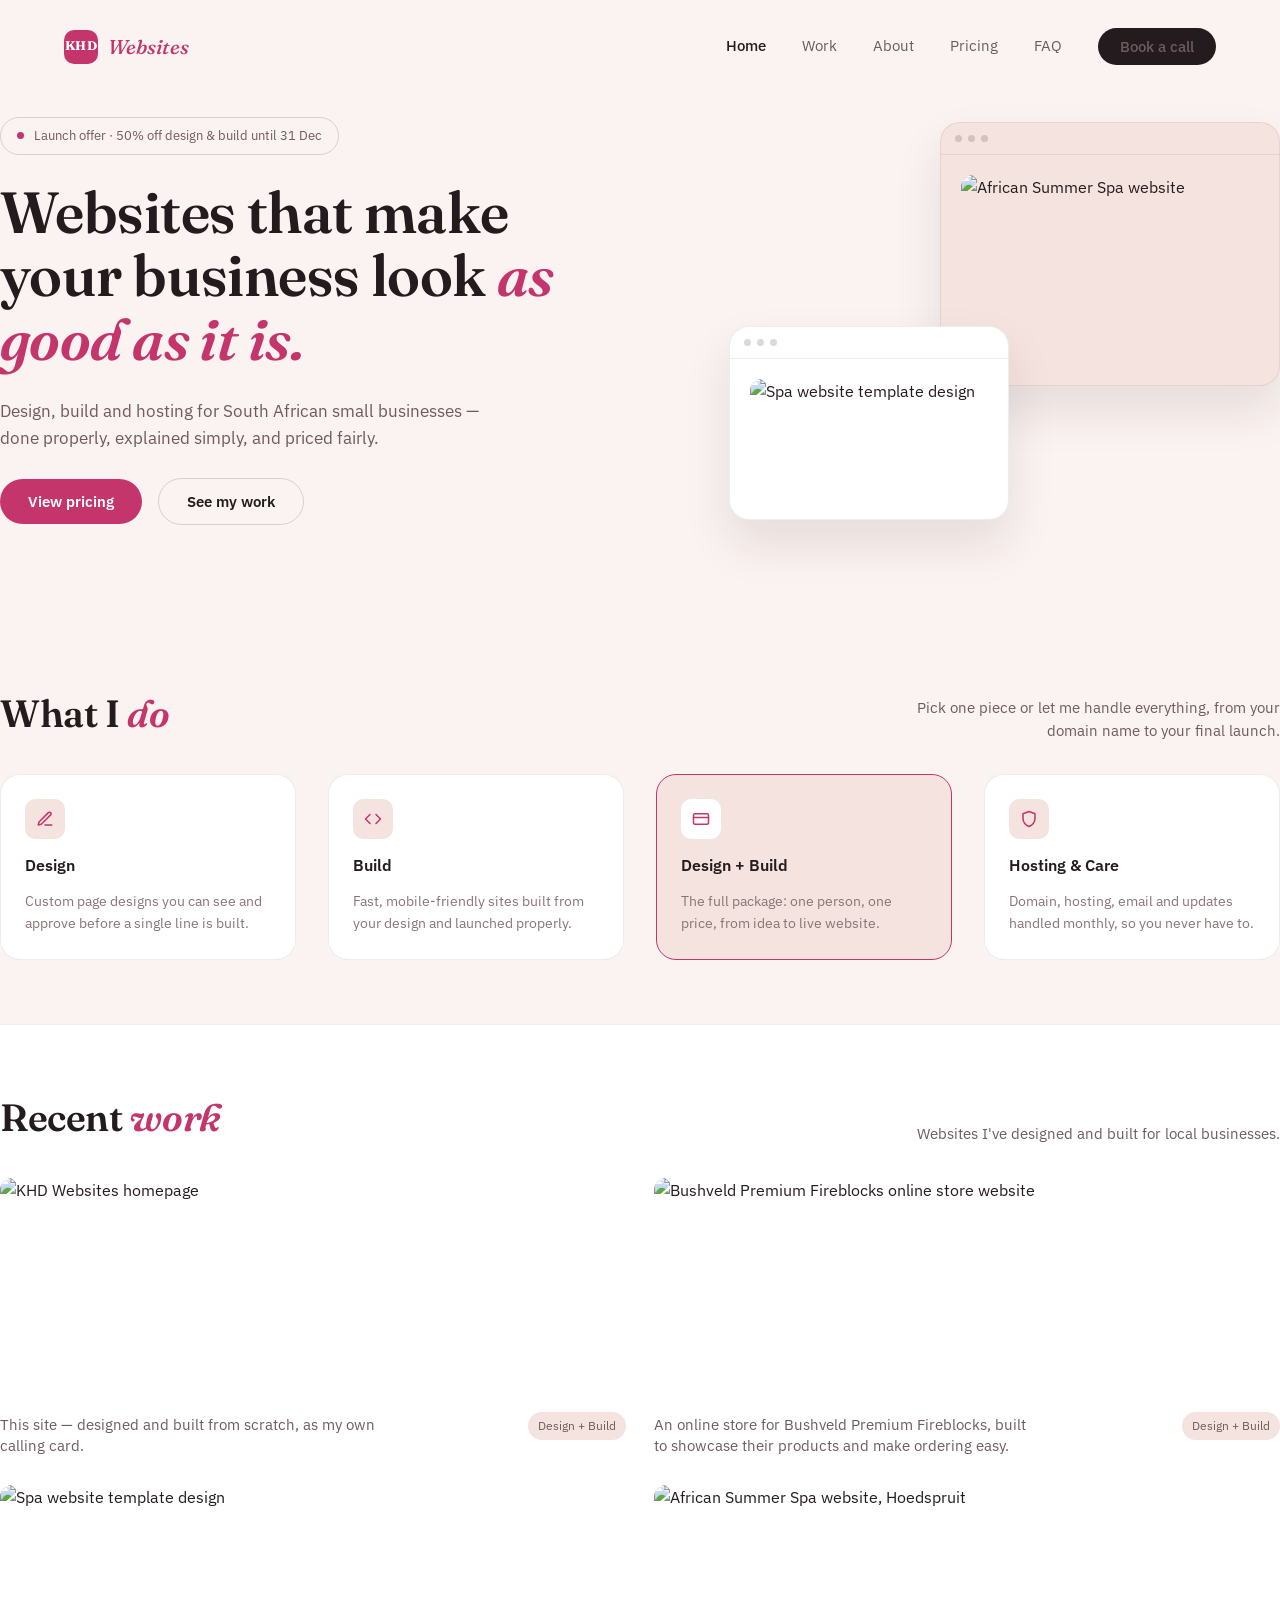
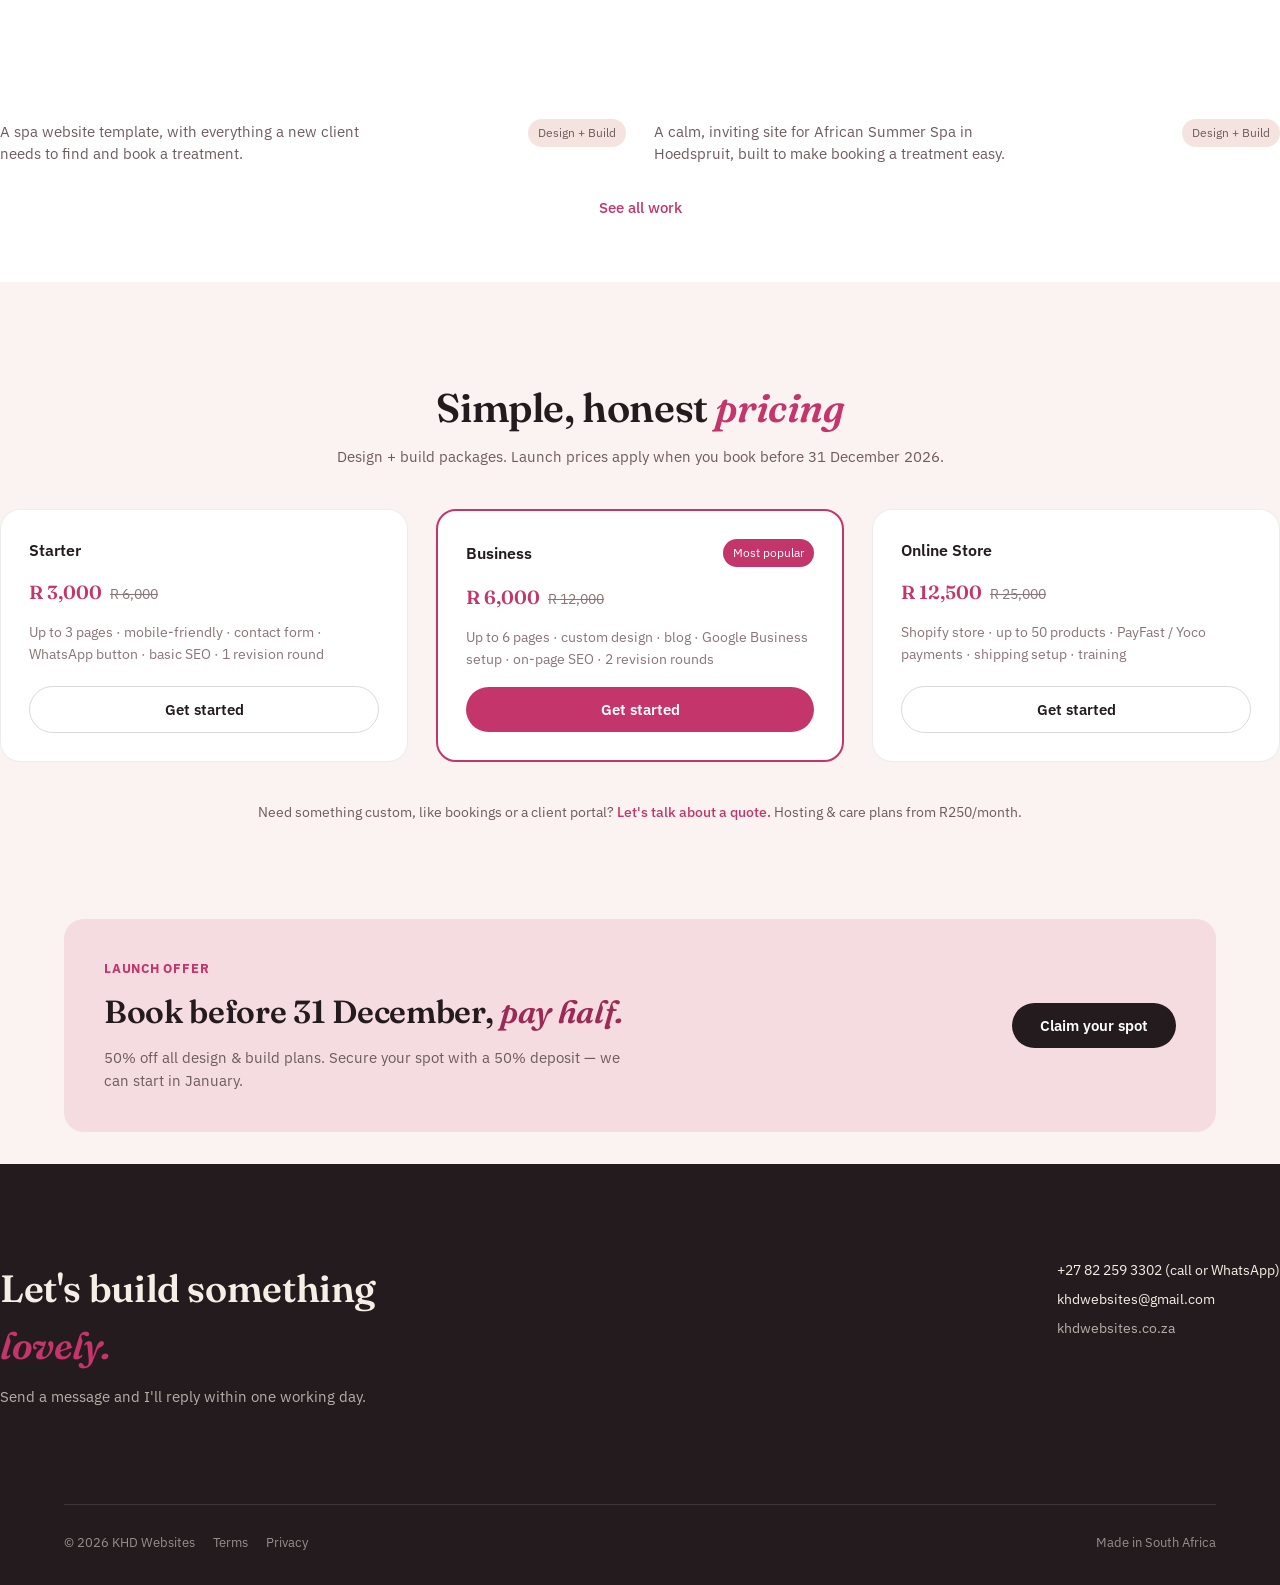
==== commit 24baf30e: "Update index.html" ====
--- a/index.html
+++ b/index.html
@@ -3,6 +3,7 @@
 <head>
 <meta charset="utf-8">
 <meta name="viewport" content="width=device-width, initial-scale=1">
+<link rel="icon" href="khd-icon.svg" type="image/svg+xml">
 <title>KHD Websites — Web Designer & Developer in South Africa</title>
 <meta name="google-site-verification" content="Ms4sMhWT5lEkqFmIkexmY2D-GOzi0jJ3nkp94heqUe4" />
 <meta name="description" content="KHD Websites, built by Kea Dilebo — affordable, professionally designed and built websites for small businesses across South Africa. Design, build and hosting, done properly.">
@@ -73,7 +74,7 @@
           <span class="browser-dot"></span><span class="browser-dot"></span><span class="browser-dot"></span>
         </div>
         <div style="padding: 20px;">
-          <img class="project-img" style="height: 190px;" src="https://vafzjdqepmuunwqhzunz.supabase.co/storage/v1/object/public/branding/Website%20example%201.jpg" alt="Website project screenshot">
+          <img class="project-img" style="height: 190px;" src="https://vafzjdqepmuunwqhzunz.supabase.co/storage/v1/object/public/branding/Website%20example%203.jpg" alt="African Summer Spa website">
         </div>
       </div>
       <div class="browser-card mock-secondary" style="max-width: 280px;">
@@ -81,7 +82,7 @@
           <span class="browser-dot"></span><span class="browser-dot"></span><span class="browser-dot"></span>
         </div>
         <div style="padding: 20px;">
-          <img class="project-img" style="height: 120px;" src="https://vafzjdqepmuunwqhzunz.supabase.co/storage/v1/object/public/branding/Website%20example%202.jpg" alt="Website project screenshot">
+          <img class="project-img" style="height: 120px;" src="https://vafzjdqepmuunwqhzunz.supabase.co/storage/v1/object/public/branding/Website%20example.jpg" alt="Spa website template design">
         </div>
       </div>
     </div>
--- a/styles.css
+++ b/styles.css
@@ -509,6 +509,42 @@
   max-width: 640px;
 }
 
+/* ---------- Legal content (Terms / Privacy) ---------- */
+
+.legal-content {
+  max-width: 720px;
+}
+
+.legal-content h2 {
+  font-size: 22px;
+  margin-top: 44px;
+  margin-bottom: 12px;
+}
+
+.legal-content h2:first-child { margin-top: 0; }
+
+.legal-content p {
+  font-size: 15px;
+  line-height: 1.7;
+  color: var(--muted);
+  margin-bottom: 14px;
+}
+
+.legal-content ul {
+  margin: 0 0 14px;
+  padding-left: 20px;
+}
+
+.legal-content li {
+  font-size: 15px;
+  line-height: 1.7;
+  color: var(--muted);
+  margin-bottom: 6px;
+}
+
+.legal-content strong { color: var(--ink); font-weight: 600; }
+.legal-content a { color: var(--accent); }
+
 /* ---------- Responsive ---------- */
 /* Fluid type: headings use clamp() inline, so they scale continuously
    between phone and desktop rather than jumping at a breakpoint. */
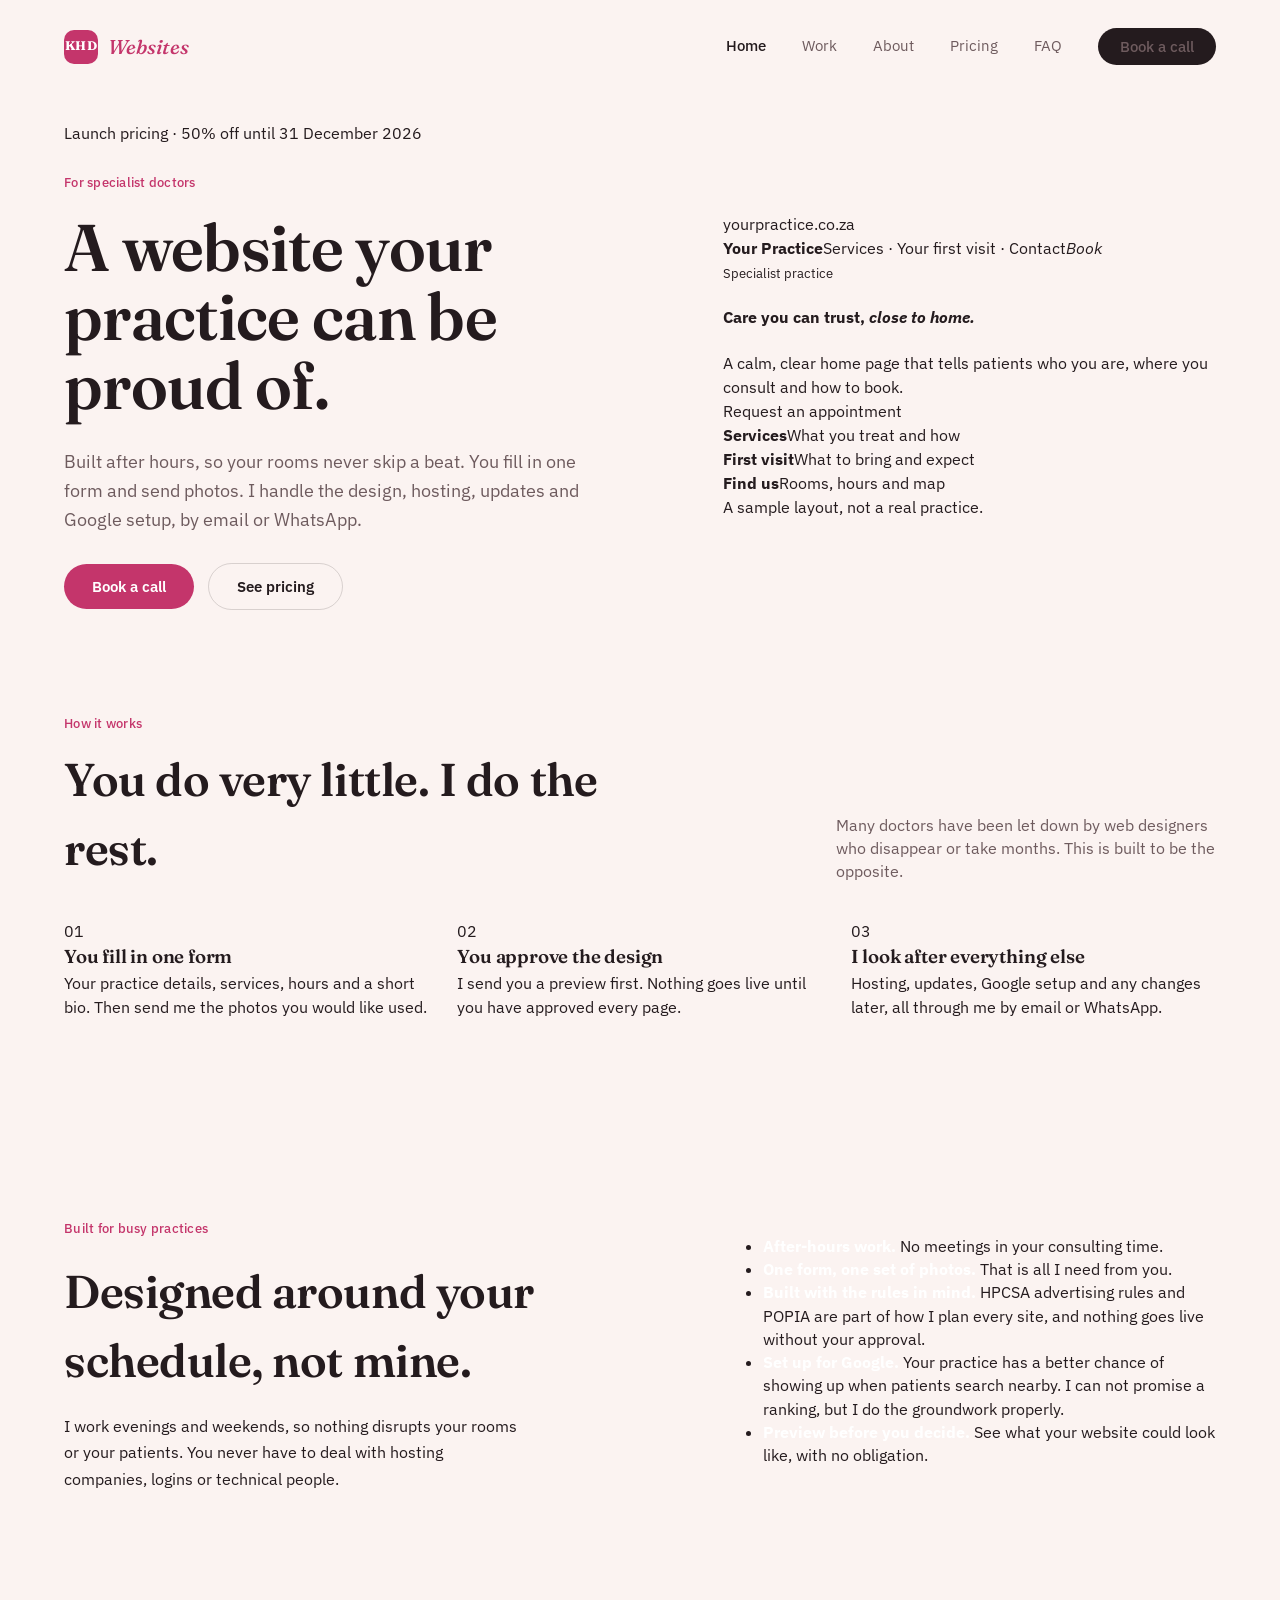
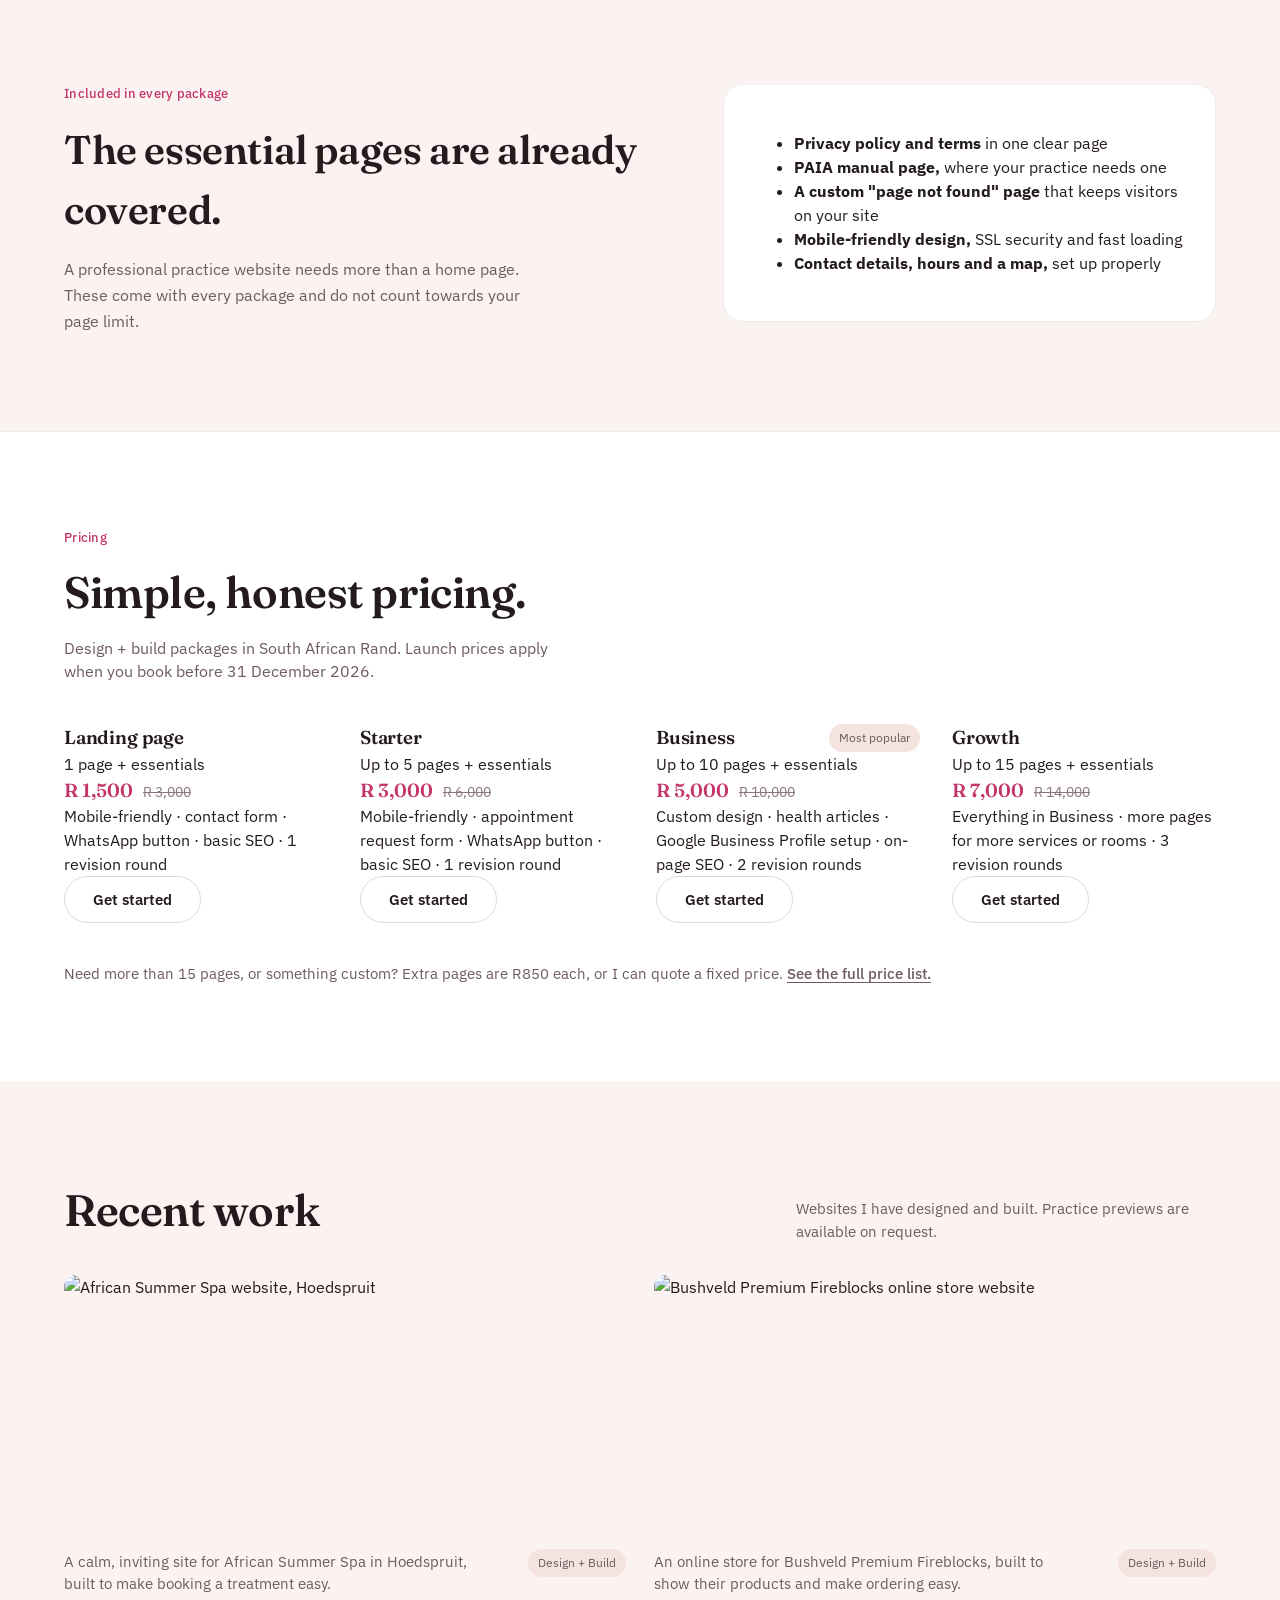
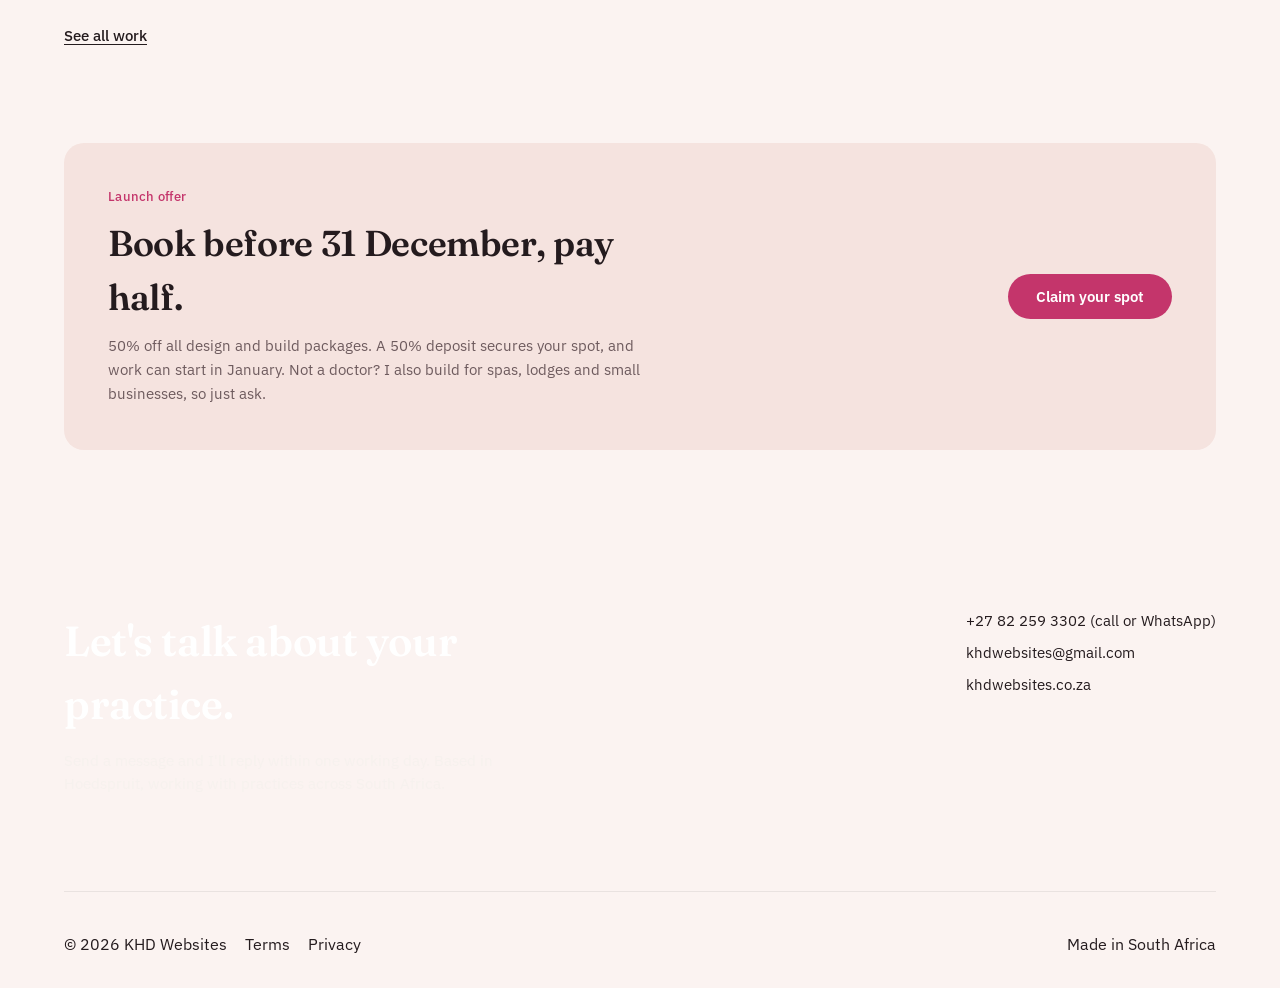
==== commit ac12dd47: "Update index.html" ====
--- a/index.html
+++ b/index.html
@@ -3,24 +3,34 @@
 <head>
 <meta charset="utf-8">
 <meta name="viewport" content="width=device-width, initial-scale=1">
-<link rel="icon" href="khd-icon.svg" type="image/svg+xml">
-<title>KHD Websites — Web Designer & Developer in South Africa</title>
+<link rel="icon" href="/favicon.ico" sizes="48x48">
+<link rel="icon" href="/khd-icon.svg" type="image/svg+xml" sizes="any">
+<link rel="icon" href="/favicon-192.png" type="image/png" sizes="192x192">
+<link rel="apple-touch-icon" href="/apple-touch-icon.png">
+<title>KHD Websites — Websites for Specialist Doctors in South Africa</title>
 <meta name="google-site-verification" content="Ms4sMhWT5lEkqFmIkexmY2D-GOzi0jJ3nkp94heqUe4" />
-<meta name="description" content="KHD Websites, built by Kea Dilebo — affordable, professionally designed and built websites for small businesses across South Africa. Design, build and hosting, done properly.">
+<meta name="description" content="KHD Websites builds and looks after websites for specialist doctors and private practices in South Africa. Built after hours, handled by email or WhatsApp, with hosting and Google setup included.">
 <link rel="canonical" href="https://www.khdwebsites.co.za/">
 <meta property="og:type" content="website">
 <meta property="og:site_name" content="KHD Websites">
-<meta property="og:title" content="KHD Websites — Web Designer & Developer in South Africa">
-<meta property="og:description" content="Affordable, professionally designed and built websites for small businesses across South Africa. Design, build and hosting, done properly.">
+<meta property="og:title" content="KHD Websites — Websites for Specialist Doctors in South Africa">
+<meta property="og:description" content="KHD Websites builds and looks after websites for specialist doctors and private practices in South Africa. Built after hours, handled by email or WhatsApp, with hosting and Google setup included.">
 <meta property="og:url" content="https://www.khdwebsites.co.za/">
-<meta property="og:image" content="https://vafzjdqepmuunwqhzunz.supabase.co/storage/v1/object/public/branding/Website%20example%201.jpg">
-<meta name="twitter:card" content="summary_large_image">
-<meta name="twitter:title" content="KHD Websites — Web Designer & Developer in South Africa">
-<meta name="twitter:description" content="Affordable, professionally designed and built websites for small businesses across South Africa.">
-<meta name="twitter:image" content="https://vafzjdqepmuunwqhzunz.supabase.co/storage/v1/object/public/branding/Website%20example%201.jpg">
+<meta name="twitter:card" content="summary">
+<meta name="twitter:title" content="KHD Websites — Websites for Specialist Doctors in South Africa">
+<meta name="twitter:description" content="KHD Websites builds and looks after websites for specialist doctors and private practices in South Africa. Built after hours, handled by email or WhatsApp, with hosting and Google setup included.">
 <link rel="preconnect" href="https://fonts.googleapis.com">
-<link rel="stylesheet" href="https://fonts.googleapis.com/css2?family=Fraunces:opsz,wght@9..144,400;9..144,500;9..144,600;9..144,700&family=IBM+Plex+Sans:wght@400;500;600&display=swap">
+<link rel="stylesheet" href="https://fonts.googleapis.com/css2?family=Fraunces:ital,opsz,wght@0,9..144,400;0,9..144,500;0,9..144,600;1,9..144,400;1,9..144,500;1,9..144,600&family=IBM+Plex+Sans:wght@400;500;600&display=swap">
 <link rel="stylesheet" href="styles.css">
+<script type="application/ld+json">
+{
+  "@context": "https://schema.org",
+  "@type": "WebSite",
+  "name": "KHD Websites",
+  "alternateName": ["KHD", "KHD Websites South Africa"],
+  "url": "https://www.khdwebsites.co.za/"
+}
+</script>
 <script type="application/ld+json">
 {
   "@context": "https://schema.org",
@@ -30,7 +40,8 @@
   "email": "khdwebsites@gmail.com",
   "telephone": "+27822593302",
   "areaServed": "South Africa",
-  "description": "Web design and development studio building affordable, professional websites for small businesses across South Africa.",
+  "address": { "@type": "PostalAddress", "addressLocality": "Hoedspruit", "addressCountry": "ZA" },
+  "description": "Web design, hosting and care for specialist doctors and private practices in South Africa.",
   "priceRange": "R3000 - R25000"
 }
 </script>
@@ -54,189 +65,177 @@
 <main>
 
   <!-- HERO -->
-  <section class="container section-tight split" style="padding-top: 24px; padding-bottom: 96px;">
-    <div class="stack" style="gap: 26px;">
-      <div style="display: inline-flex; align-items: center; gap: 10px; align-self: flex-start; padding: 8px 16px; border-radius: 100px; border: 1px solid var(--border-strong);">
-        <span style="width: 7px; height: 7px; border-radius: 50%; background: var(--accent); display: inline-block;"></span>
-        <span style="font-size: 13px; color: var(--muted);">Launch offer · 50% off design &amp; build until 31 Dec</span>
-      </div>
-      <h1 style="font-size: clamp(34px, 5.5vw, 58px); line-height: 1.1; max-width: 560px;">Websites that make your business look <span style="color: var(--accent); font-style: italic;">as good as it is.</span></h1>
-      <p style="font-size: 17px; line-height: 1.6; color: var(--muted); max-width: 480px;">Design, build and hosting for South African small businesses — done properly, explained simply, and priced fairly.</p>
-      <div style="display: flex; align-items: center; gap: 16px; flex-wrap: wrap;">
-        <a href="pricing.html" class="btn btn-primary">View pricing</a>
-        <a href="work.html" class="btn btn-secondary">See my work</a>
-      </div>
-    </div>
-
-    <div class="hero-mock">
-      <div class="browser-card is-accent" style="max-width: 340px; margin-left: auto;">
-        <div class="browser-bar">
-          <span class="browser-dot"></span><span class="browser-dot"></span><span class="browser-dot"></span>
+  <section class="container split" style="padding-top: 28px; padding-bottom: 104px;">
+    <div class="stack" style="gap: 28px;">
+      <span class="pill">Launch pricing · 50% off until 31 December 2026</span>
+      <span class="eyebrow">For specialist doctors</span>
+      <h1 style="font-size: clamp(38px, 5.8vw, 66px); line-height: 1.05; max-width: 620px; margin-top: -8px;">A website your practice can be <span class="em">proud of.</span></h1>
+      <p style="font-size: 18px; line-height: 1.6; color: var(--muted); max-width: 520px;">Built after hours, so your rooms never skip a beat. You fill in one form and send photos. I handle the design, hosting, updates and Google setup, by email or WhatsApp.</p>
+      <div style="display: flex; align-items: center; gap: 14px; flex-wrap: wrap;">
+        <a href="contact.html" class="btn btn-primary">Book a call</a>
+        <a href="pricing.html" class="btn btn-secondary">See pricing</a>
+      </div>
+    </div>
+
+    <div>
+      <div class="mock" aria-hidden="true">
+        <div class="mock-bar"><span class="browser-dot"></span><span class="browser-dot"></span><span class="browser-dot"></span><span class="mock-url">yourpractice.co.za</span></div>
+        <div class="mock-nav"><b>Your Practice</b><span>Services · Your first visit · Contact</span><i>Book</i></div>
+        <div class="mock-hero">
+          <small>Specialist practice</small>
+          <h4>Care you can trust, <em>close to home.</em></h4>
+          <p>A calm, clear home page that tells patients who you are, where you consult and how to book.</p>
+          <span>Request an appointment</span>
         </div>
-        <div style="padding: 20px;">
-          <img class="project-img" style="height: 190px;" src="https://vafzjdqepmuunwqhzunz.supabase.co/storage/v1/object/public/branding/Website%20example%203.jpg" alt="African Summer Spa website">
-        </div>
-      </div>
-      <div class="browser-card mock-secondary" style="max-width: 280px;">
-        <div class="browser-bar">
-          <span class="browser-dot"></span><span class="browser-dot"></span><span class="browser-dot"></span>
-        </div>
-        <div style="padding: 20px;">
-          <img class="project-img" style="height: 120px;" src="https://vafzjdqepmuunwqhzunz.supabase.co/storage/v1/object/public/branding/Website%20example.jpg" alt="Spa website template design">
-        </div>
-      </div>
-    </div>
-  </section>
-
-  <!-- WHAT I DO -->
-  <section class="container section-tight">
-    <div style="display: flex; align-items: flex-end; justify-content: space-between; gap: 32px; flex-wrap: wrap; margin-bottom: 32px;">
-      <h2 style="font-size: clamp(28px, 4vw, 38px);">What I <span style="color: var(--accent); font-style: italic;">do</span></h2>
-      <p style="font-size: 15px; color: var(--muted); max-width: 380px; text-align: right;">Pick one piece or let me handle everything, from your domain name to your final launch.</p>
-    </div>
-    <div class="grid-4">
-      <div class="card stack" style="gap: 14px; padding: 24px;">
-        <div class="icon-circle">
-          <svg width="18" height="18" viewBox="0 0 24 24" fill="none" stroke="currentColor" stroke-width="2" stroke-linecap="round" stroke-linejoin="round"><path d="M12 20h9"></path><path d="M16.5 3.5a2.121 2.121 0 0 1 3 3L7 19l-4 1 1-4Z"></path></svg>
-        </div>
-        <p style="font-weight: 600; font-size: 16px;">Design</p>
-        <p style="font-size: 14px; line-height: 1.55; color: var(--muted-2);">Custom page designs you can see and approve before a single line is built.</p>
-      </div>
-      <div class="card stack" style="gap: 14px; padding: 24px;">
-        <div class="icon-circle">
-          <svg width="18" height="18" viewBox="0 0 24 24" fill="none" stroke="currentColor" stroke-width="2" stroke-linecap="round" stroke-linejoin="round"><polyline points="16 18 22 12 16 6"></polyline><polyline points="8 6 2 12 8 18"></polyline></svg>
-        </div>
-        <p style="font-weight: 600; font-size: 16px;">Build</p>
-        <p style="font-size: 14px; line-height: 1.55; color: var(--muted-2);">Fast, mobile-friendly sites built from your design and launched properly.</p>
-      </div>
-      <div class="card stack" style="gap: 14px; padding: 24px; background: var(--card-alt); border-color: var(--accent);">
-        <div class="icon-circle" style="background: #FFFFFF;">
-          <svg width="18" height="18" viewBox="0 0 24 24" fill="none" stroke="currentColor" stroke-width="2" stroke-linecap="round" stroke-linejoin="round"><rect x="2" y="5" width="20" height="14" rx="2"></rect><line x1="2" y1="10" x2="22" y2="10"></line></svg>
-        </div>
-        <p style="font-weight: 600; font-size: 16px;">Design + Build</p>
-        <p style="font-size: 14px; line-height: 1.55; color: var(--muted-2);">The full package: one person, one price, from idea to live website.</p>
-      </div>
-      <div class="card stack" style="gap: 14px; padding: 24px;">
-        <div class="icon-circle">
-          <svg width="18" height="18" viewBox="0 0 24 24" fill="none" stroke="currentColor" stroke-width="2" stroke-linecap="round" stroke-linejoin="round"><path d="M12 2 4 5v6c0 5 3.5 9 8 11 4.5-2 8-6 8-11V5z"></path></svg>
-        </div>
-        <p style="font-weight: 600; font-size: 16px;">Hosting &amp; Care</p>
-        <p style="font-size: 14px; line-height: 1.55; color: var(--muted-2);">Domain, hosting, email and updates handled monthly, so you never have to.</p>
-      </div>
+        <div class="mock-cards"><div><b>Services</b>What you treat and how</div><div><b>First visit</b>What to bring and expect</div><div><b>Find us</b>Rooms, hours and map</div></div>
+      </div>
+      <p class="mock-note">A sample layout, not a real practice.</p>
+    </div>
+  </section>
+
+  <!-- HOW IT WORKS -->
+  <section class="container" style="padding-top: 0; padding-bottom: 104px;">
+    <div style="display: flex; align-items: flex-end; justify-content: space-between; gap: 32px; flex-wrap: wrap; margin-bottom: 36px;">
+      <div class="stack" style="gap: 12px;"><span class="eyebrow">How it works</span>
+      <h2 style="font-size: clamp(30px, 4.4vw, 46px); max-width: 560px;">You do very little. <span class="em">I do the rest.</span></h2></div>
+      <p style="font-size: 15.5px; color: var(--muted); max-width: 380px;">Many doctors have been let down by web designers who disappear or take months. This is built to be the opposite.</p>
+    </div>
+    <div class="grid-3">
+      <div class="step-big"><span class="n">01</span><h3>You fill in one form</h3><p>Your practice details, services, hours and a short bio. Then send me the photos you would like used.</p></div>
+      <div class="step-big"><span class="n">02</span><h3>You approve the design</h3><p>I send you a preview first. Nothing goes live until you have approved every page.</p></div>
+      <div class="step-big"><span class="n">03</span><h3>I look after everything else</h3><p>Hosting, updates, Google setup and any changes later, all through me by email or WhatsApp.</p></div>
+    </div>
+  </section>
+
+  <!-- WHY -->
+  <section class="band-navy">
+    <div class="container section split" style="align-items: start;">
+      <div class="stack" style="gap: 18px;">
+        <span class="eyebrow">Built for busy practices</span>
+        <h2 style="font-size: clamp(30px, 4.4vw, 46px);">Designed around <span class="em">your schedule,</span> not mine.</h2>
+        <p style="font-size: 16px; line-height: 1.65; max-width: 460px;">I work evenings and weekends, so nothing disrupts your rooms or your patients. You never have to deal with hosting companies, logins or technical people.</p>
+      </div>
+      <ul class="check-list" style="font-size: 15.5px;">
+        <li><span><b style="color:#FFFFFF;">After-hours work.</b> No meetings in your consulting time.</span></li>
+        <li><span><b style="color:#FFFFFF;">One form, one set of photos.</b> That is all I need from you.</span></li>
+        <li><span><b style="color:#FFFFFF;">Built with the rules in mind.</b> HPCSA advertising rules and POPIA are part of how I plan every site, and nothing goes live without your approval.</span></li>
+        <li><span><b style="color:#FFFFFF;">Set up for Google.</b> Your practice has a better chance of showing up when patients search nearby. I can not promise a ranking, but I do the groundwork properly.</span></li>
+        <li><span><b style="color:#FFFFFF;">Preview before you decide.</b> See what your website could look like, with no obligation.</span></li>
+      </ul>
+    </div>
+  </section>
+
+  <!-- ESSENTIALS -->
+  <section class="container section">
+    <div class="split" style="align-items: start;">
+      <div class="stack" style="gap: 16px;">
+        <span class="eyebrow">Included in every package</span>
+        <h2 style="font-size: clamp(28px, 4vw, 40px);">The essential pages are <span class="em">already covered.</span></h2>
+        <p style="font-size: 16px; line-height: 1.65; color: var(--muted); max-width: 460px;">A professional practice website needs more than a home page. These come with every package and do not count towards your page limit.</p>
+      </div>
+      <div class="card" style="padding: 30px;">
+        <ul class="check-list">
+          <li><span><b>Privacy policy and terms</b> in one clear page</span></li>
+          <li><span><b>PAIA manual page,</b> where your practice needs one</span></li>
+          <li><span><b>A custom "page not found" page</b> that keeps visitors on your site</span></li>
+          <li><span><b>Mobile-friendly design,</b> SSL security and fast loading</span></li>
+          <li><span><b>Contact details, hours and a map,</b> set up properly</span></li>
+        </ul>
+      </div>
+    </div>
+  </section>
+
+  <!-- PRICING -->
+  <section class="footer">
+    <div class="container section stack" style="gap: 40px;">
+      <div class="stack" style="gap: 12px;">
+        <span class="eyebrow">Pricing</span>
+        <h2 style="font-size: clamp(28px, 4.4vw, 44px);">Simple, honest <span class="em">pricing.</span></h2>
+        <p style="font-size: 15.5px; color: var(--muted); max-width: 520px;">Design + build packages in South African Rand. Launch prices apply when you book before 31 December 2026.</p>
+      </div>
+      <div class="grid-4" style="align-items: stretch;">
+      <div class="pkg">
+        <div style="display:flex;align-items:center;justify-content:space-between;gap:10px;"><h3>Landing page</h3></div>
+        <p class="pages">1 page + essentials</p>
+        <p><span class="now">R 1,500</span> <span class="was" style="margin-left:6px;">R 3,000</span></p>
+        <p class="includes">Mobile-friendly · contact form · WhatsApp button · basic SEO · 1 revision round</p>
+        <a href="contact.html" class="btn btn-secondary">Get started</a>
+      </div>
+      <div class="pkg">
+        <div style="display:flex;align-items:center;justify-content:space-between;gap:10px;"><h3>Starter</h3></div>
+        <p class="pages">Up to 5 pages + essentials</p>
+        <p><span class="now">R 3,000</span> <span class="was" style="margin-left:6px;">R 6,000</span></p>
+        <p class="includes">Mobile-friendly · appointment request form · WhatsApp button · basic SEO · 1 revision round</p>
+        <a href="contact.html" class="btn btn-secondary">Get started</a>
+      </div>
+      <div class="pkg is-featured">
+        <div style="display:flex;align-items:center;justify-content:space-between;gap:10px;"><h3>Business</h3><span class="tag">Most popular</span></div>
+        <p class="pages">Up to 10 pages + essentials</p>
+        <p><span class="now">R 5,000</span> <span class="was" style="margin-left:6px;">R 10,000</span></p>
+        <p class="includes">Custom design · health articles · Google Business Profile setup · on-page SEO · 2 revision rounds</p>
+        <a href="contact.html" class="btn btn-secondary">Get started</a>
+      </div>
+      <div class="pkg">
+        <div style="display:flex;align-items:center;justify-content:space-between;gap:10px;"><h3>Growth</h3></div>
+        <p class="pages">Up to 15 pages + essentials</p>
+        <p><span class="now">R 7,000</span> <span class="was" style="margin-left:6px;">R 14,000</span></p>
+        <p class="includes">Everything in Business · more pages for more services or rooms · 3 revision rounds</p>
+        <a href="contact.html" class="btn btn-secondary">Get started</a>
+      </div>
+      </div>
+      <p style="font-size: 14.5px; color: var(--muted);">Need more than 15 pages, or something custom? Extra pages are R850 each, or I can quote a fixed price. <a href="pricing.html" class="em" style="font-style: normal; font-weight: 500; text-decoration: underline; text-underline-offset: 3px;">See the full price list.</a></p>
     </div>
   </section>
 
   <!-- RECENT WORK -->
-  <section id="work" class="footer">
-    <div class="container section-tight stack" style="gap: 32px;">
-      <div style="display: flex; align-items: flex-end; justify-content: space-between; flex-wrap: wrap; gap: 16px;">
-        <h2 style="font-size: clamp(28px, 4vw, 38px);">Recent <span style="color: var(--accent); font-style: italic;">work</span></h2>
-        <p style="font-size: 15px; color: var(--muted);">Websites I've designed and built for local businesses.</p>
-      </div>
-
-      <div class="grid-2">
-        <article class="stack" style="gap: 14px;">
-          <img class="project-img" src="https://vafzjdqepmuunwqhzunz.supabase.co/storage/v1/object/public/branding/Website%20example%201.jpg" alt="KHD Websites homepage">
-          <div style="display: flex; justify-content: space-between; align-items: baseline; gap: 12px;">
-            <p style="font-size: 14.5px; color: var(--muted); max-width: 380px;">This site — designed and built from scratch, as my own calling card.</p>
-            <span class="tag">Design + Build</span>
-          </div>
-        </article>
-        <article class="stack" style="gap: 14px;">
-          <img class="project-img" src="https://vafzjdqepmuunwqhzunz.supabase.co/storage/v1/object/public/branding/Website%20example%202.jpg" alt="Bushveld Premium Fireblocks online store website">
-          <div style="display: flex; justify-content: space-between; align-items: baseline; gap: 12px;">
-            <p style="font-size: 14.5px; color: var(--muted); max-width: 380px;">An online store for Bushveld Premium Fireblocks, built to showcase their products and make ordering easy.</p>
-            <span class="tag">Design + Build</span>
-          </div>
-        </article>
-        <article class="stack" style="gap: 14px;">
-          <img class="project-img" src="https://vafzjdqepmuunwqhzunz.supabase.co/storage/v1/object/public/branding/Website%20example.jpg" alt="Spa website template design">
-          <div style="display: flex; justify-content: space-between; align-items: baseline; gap: 12px;">
-            <p style="font-size: 14.5px; color: var(--muted); max-width: 380px;">A spa website template, with everything a new client needs to find and book a treatment.</p>
-            <span class="tag">Design + Build</span>
-          </div>
-        </article>
-        <article class="stack" style="gap: 14px;">
-          <img class="project-img" src="https://vafzjdqepmuunwqhzunz.supabase.co/storage/v1/object/public/branding/Website%20example%203.jpg" alt="African Summer Spa website, Hoedspruit">
-          <div style="display: flex; justify-content: space-between; align-items: baseline; gap: 12px;">
-            <p style="font-size: 14.5px; color: var(--muted); max-width: 380px;">A calm, inviting site for African Summer Spa in Hoedspruit, built to make booking a treatment easy.</p>
-            <span class="tag">Design + Build</span>
-          </div>
-        </article>
-      </div>
-
-      <a href="work.html" style="align-self: center; font-size: 14.5px; font-weight: 500; color: var(--accent);">See all work</a>
-    </div>
-  </section>
-
-  <!-- PRICING PREVIEW -->
-  <section class="container section stack" style="gap: 40px; align-items: center; text-align: center;">
-    <div class="stack" style="gap: 8px; align-items: center;">
-      <h2 style="font-size: clamp(28px, 4.5vw, 40px);">Simple, honest <span style="color: var(--accent); font-style: italic;">pricing</span></h2>
-      <p style="font-size: 15px; color: var(--muted);">Design + build packages. Launch prices apply when you book before 31 December 2026.</p>
-    </div>
-
-    <div class="grid-3" style="width: 100%; align-items: stretch; text-align: left;">
-      <div class="card stack" style="gap: 16px; padding: 28px;">
-        <p style="font-weight: 600; font-size: 16px;">Starter</p>
-        <p><span class="now" data-zar="3000">R 3,000</span> <span class="was" data-zar="6000" style="margin-left: 4px;">R 6,000</span></p>
-        <p style="font-size: 13.5px; line-height: 1.6; color: var(--muted-2);">Up to 3 pages · mobile-friendly · contact form · WhatsApp button · basic SEO · 1 revision round</p>
-        <a href="contact.html" class="btn btn-secondary" style="margin-top: auto;">Get started</a>
-      </div>
-      <div class="card stack" style="gap: 16px; padding: 28px; border: 2px solid var(--accent);">
-        <div style="display: flex; align-items: center; justify-content: space-between;">
-          <p style="font-weight: 600; font-size: 16px;">Business</p>
-          <span class="tag" style="background: var(--accent); color: #FFFFFF;">Most popular</span>
-        </div>
-        <p><span class="now" data-zar="6000">R 6,000</span> <span class="was" data-zar="12000" style="margin-left: 4px;">R 12,000</span></p>
-        <p style="font-size: 13.5px; line-height: 1.6; color: var(--muted-2);">Up to 6 pages · custom design · blog · Google Business setup · on-page SEO · 2 revision rounds</p>
-        <a href="contact.html" class="btn btn-primary" style="margin-top: auto;">Get started</a>
-      </div>
-      <div class="card stack" style="gap: 16px; padding: 28px;">
-        <p style="font-weight: 600; font-size: 16px;">Online Store</p>
-        <p><span class="now" data-zar="12500">R 12,500</span> <span class="was" data-zar="25000" style="margin-left: 4px;">R 25,000</span></p>
-        <p style="font-size: 13.5px; line-height: 1.6; color: var(--muted-2);">Shopify store · up to 50 products · PayFast / Yoco payments · shipping setup · training</p>
-        <a href="contact.html" class="btn btn-secondary" style="margin-top: auto;">Get started</a>
-      </div>
-    </div>
-
-    <p style="font-size: 14px; color: var(--muted);">Need something custom, like bookings or a client portal? <a href="contact.html" style="color: var(--accent); font-weight: 500;">Let's talk about a quote.</a> Hosting &amp; care plans from R250/month.</p>
+  <section class="container section">
+    <div style="display: flex; align-items: flex-end; justify-content: space-between; flex-wrap: wrap; gap: 16px; margin-bottom: 32px;">
+      <h2 style="font-size: clamp(28px, 4.4vw, 44px);">Recent <span class="em">work</span></h2>
+      <p style="font-size: 15px; color: var(--muted); max-width: 420px;">Websites I have designed and built. Practice previews are available on request.</p>
+    </div>
+    <div class="grid-2">
+      <article class="stack" style="gap: 14px;"><img class="project-img" style="height: 260px;" src="https://vafzjdqepmuunwqhzunz.supabase.co/storage/v1/object/public/branding/Website%20example%203.jpg" alt="African Summer Spa website, Hoedspruit">
+        <div style="display:flex;justify-content:space-between;align-items:baseline;gap:12px;"><p style="font-size:14.5px;color:var(--muted);max-width:420px;">A calm, inviting site for African Summer Spa in Hoedspruit, built to make booking a treatment easy.</p><span class="tag">Design + Build</span></div></article>
+      <article class="stack" style="gap: 14px;"><img class="project-img" style="height: 260px;" src="https://vafzjdqepmuunwqhzunz.supabase.co/storage/v1/object/public/branding/Website%20example%202.jpg" alt="Bushveld Premium Fireblocks online store website">
+        <div style="display:flex;justify-content:space-between;align-items:baseline;gap:12px;"><p style="font-size:14.5px;color:var(--muted);max-width:420px;">An online store for Bushveld Premium Fireblocks, built to show their products and make ordering easy.</p><span class="tag">Design + Build</span></div></article>
+    </div>
+    <p style="margin-top: 28px;"><a href="work.html" class="em" style="font-style: normal; font-size: 14.5px; font-weight: 500; text-decoration: underline; text-underline-offset: 3px;">See all work</a></p>
   </section>
 
   <!-- LAUNCH BANNER -->
-  <section class="container" style="padding-top: 0; padding-bottom: 32px;">
-    <div style="background: rgba(196, 53, 105, 0.12); border-radius: var(--radius-lg); padding: 40px; display: flex; align-items: center; justify-content: space-between; gap: 32px; flex-wrap: wrap;">
-      <div class="stack" style="gap: 10px; max-width: 520px;">
-        <span style="font-size: 13px; font-weight: 700; letter-spacing: 0.06em; text-transform: uppercase; color: var(--accent);">Launch offer</span>
-        <h2 style="font-size: clamp(24px, 3.5vw, 32px);">Book before 31 December, <span style="color: var(--accent-dark); font-style: italic;">pay half.</span></h2>
-        <p style="font-size: 14.5px; line-height: 1.6; color: var(--muted);">50% off all design &amp; build plans. Secure your spot with a 50% deposit — we can start in January.</p>
-      </div>
-      <a href="contact.html" class="btn btn-dark">Claim your spot</a>
+  <section class="container" style="padding-top: 0; padding-bottom: 64px;">
+    <div style="background: var(--card-alt); border-radius: var(--radius-lg); padding: 44px; display: flex; align-items: center; justify-content: space-between; gap: 32px; flex-wrap: wrap;">
+      <div class="stack" style="gap: 10px; max-width: 540px;">
+        <span class="eyebrow">Launch offer</span>
+        <h2 style="font-size: clamp(26px, 3.6vw, 36px);">Book before 31 December, <span class="em">pay half.</span></h2>
+        <p style="font-size: 15px; line-height: 1.6; color: var(--muted);">50% off all design and build packages. A 50% deposit secures your spot, and work can start in January. Not a doctor? I also build for spas, lodges and small businesses, so just ask.</p>
+      </div>
+      <a href="contact.html" class="btn btn-primary">Claim your spot</a>
     </div>
   </section>
 
 </main>
 
-<footer style="background: var(--ink); color: #F4EFE6;">
+<footer class="site-footer on-dark">
   <div class="container section" style="display: flex; justify-content: space-between; gap: 48px; flex-wrap: wrap;">
-    <div class="stack" style="gap: 12px; max-width: 420px;">
-      <h2 style="font-size: clamp(26px, 4vw, 38px);">Let's build something <span style="color: var(--accent); font-style: italic;">lovely.</span></h2>
-      <p style="font-size: 14.5px; color: rgba(244,239,230,0.7);">Send a message and I'll reply within one working day.</p>
-    </div>
-    <div class="stack" style="gap: 8px; font-size: 14px;">
+    <div class="stack" style="gap: 14px; max-width: 460px;">
+      <h2 style="font-size: clamp(28px, 4vw, 42px); color: #FFFFFF;">Let's talk about <span class="em">your practice.</span></h2>
+      <p style="font-size: 15px; color: rgba(244,240,236,0.75);">Send a message and I'll reply within one working day. Based in Hoedspruit, working with practices across South Africa.</p>
+    </div>
+    <div class="stack" style="gap: 10px; font-size: 14.5px;">
       <a href="tel:+27822593302">+27 82 259 3302 (call or WhatsApp)</a>
       <a href="mailto:khdwebsites@gmail.com">khdwebsites@gmail.com</a>
-      <a href="contact.html" style="color: rgba(244,239,230,0.7);">khdwebsites.co.za</a>
+      <a href="contact.html">khdwebsites.co.za</a>
     </div>
   </div>
   <div class="container" style="padding-top: 0; padding-bottom: 32px;">
-    <div style="display: flex; justify-content: space-between; align-items: center; padding-top: 28px; border-top: 1px solid rgba(244,239,230,0.12); flex-wrap: wrap; gap: 12px;">
+    <div class="footer-bottom">
       <div style="display: flex; align-items: center; gap: 18px; flex-wrap: wrap;">
-        <p style="font-size: 13px; color: rgba(244,239,230,0.55);">© 2026 KHD Websites</p>
-        <a href="terms.html" style="font-size: 13px; color: rgba(244,239,230,0.55);">Terms</a>
-        <a href="privacy.html" style="font-size: 13px; color: rgba(244,239,230,0.55);">Privacy</a>
-      </div>
-      <p style="font-size: 13px; color: rgba(244,239,230,0.55);">Made in South Africa</p>
+        <p>© 2026 KHD Websites</p>
+        <a href="terms.html">Terms</a>
+        <a href="privacy.html">Privacy</a>
+      </div>
+      <p>Made in South Africa</p>
     </div>
   </div>
 </footer>
--- a/styles.css
+++ b/styles.css
@@ -60,11 +60,13 @@
 }
 
 .section {
-  padding: 96px 0;
+  padding-top: 96px;
+  padding-bottom: 96px;
 }
 
 .section-tight {
-  padding: 64px 0;
+  padding-top: 64px;
+  padding-bottom: 64px;
 }
 
 /* ---------- Nav ---------- */
@@ -551,7 +553,7 @@
 
 @media (max-width: 900px) {
   .container { padding: 0 32px; }
-  .section { padding: 72px 0; }
+  .section { padding-top: 72px; padding-bottom: 72px; }
   .grid-3, .grid-4 { grid-template-columns: repeat(2, minmax(0, 1fr)); }
   .split, .split-reverse { grid-template-columns: 1fr; gap: 32px; }
   .split .placeholder-box { max-width: 320px; margin: 0 auto; width: 100%; }
@@ -559,8 +561,8 @@
 
 @media (max-width: 640px) {
   .container { padding: 0 26px; }
-  .section { padding: 56px 0; }
-  .section-tight { padding: 44px 0; }
+  .section { padding-top: 56px; padding-bottom: 56px; }
+  .section-tight { padding-top: 44px; padding-bottom: 44px; }
   .grid-3, .grid-4, .grid-2 { grid-template-columns: 1fr; }
   .nav { flex-direction: column; align-items: flex-start; gap: 16px; }
   .nav-links { gap: 16px 22px; width: 100%; }
